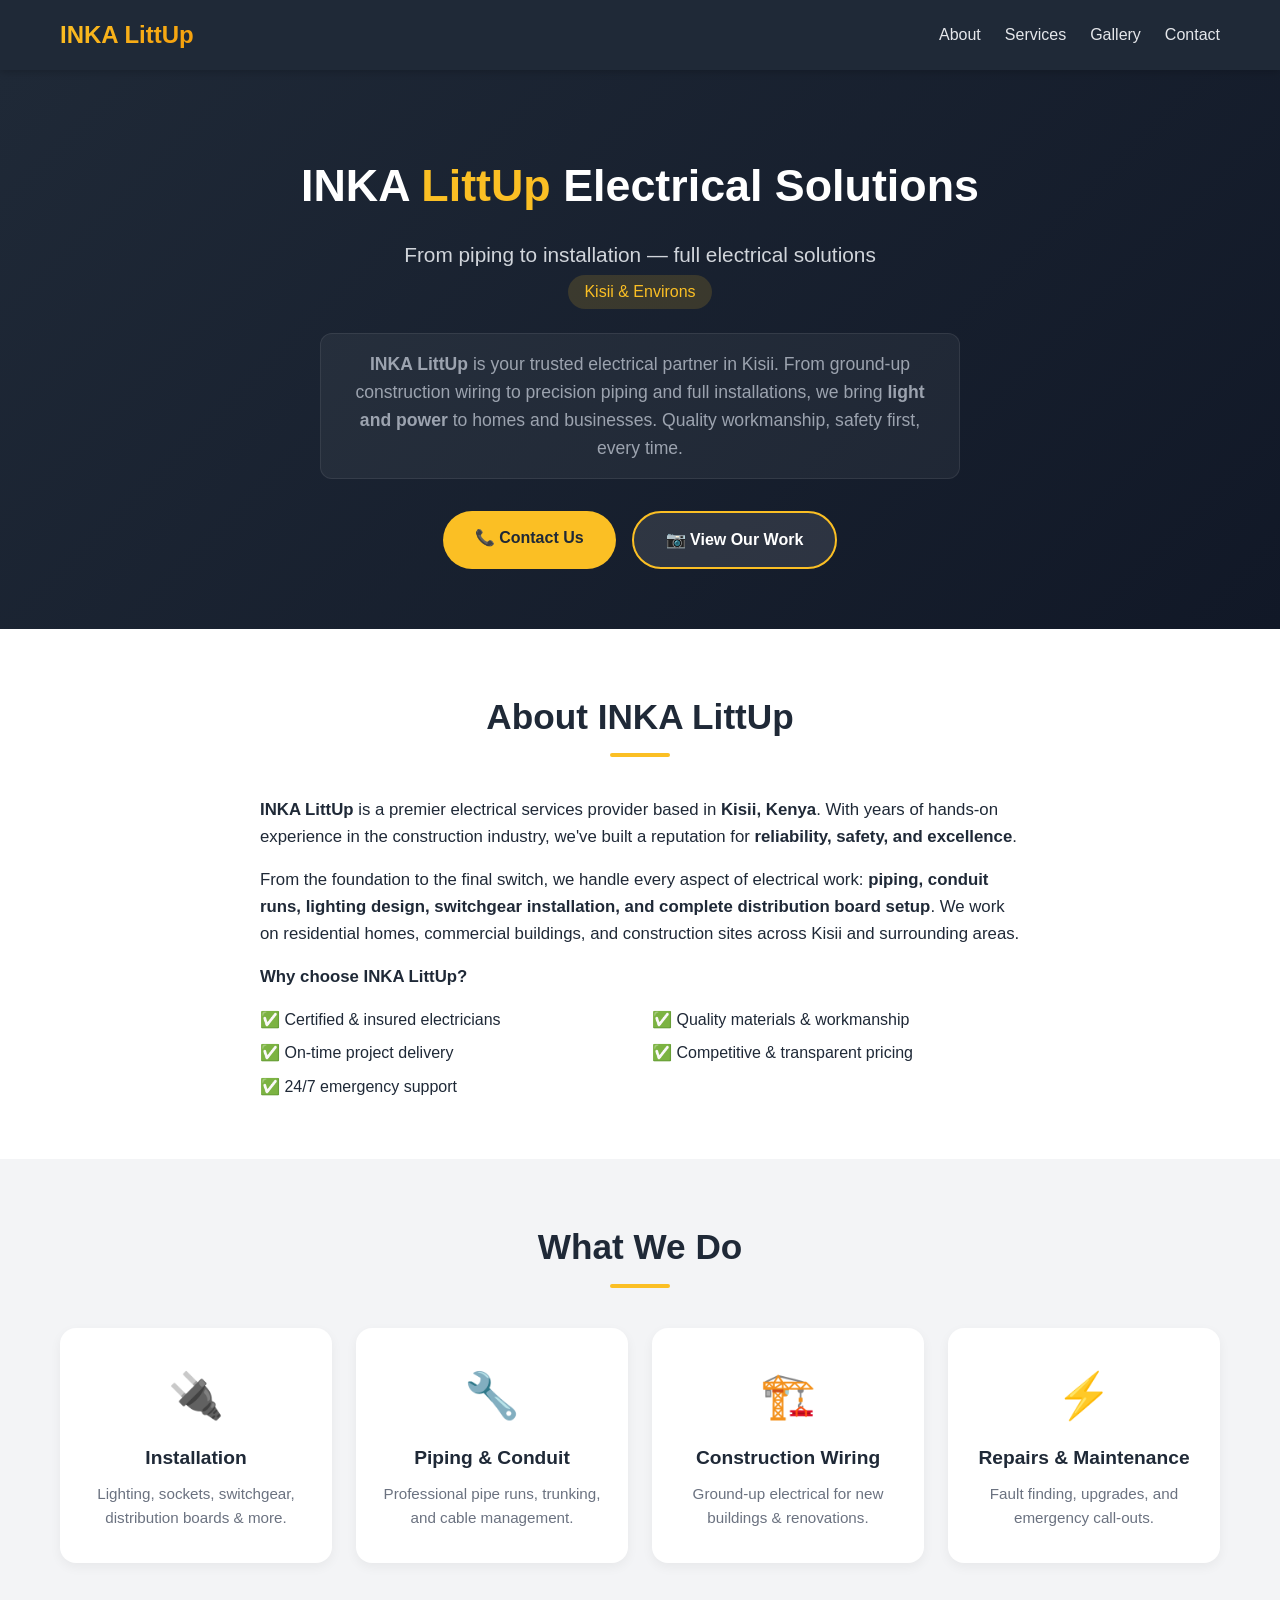
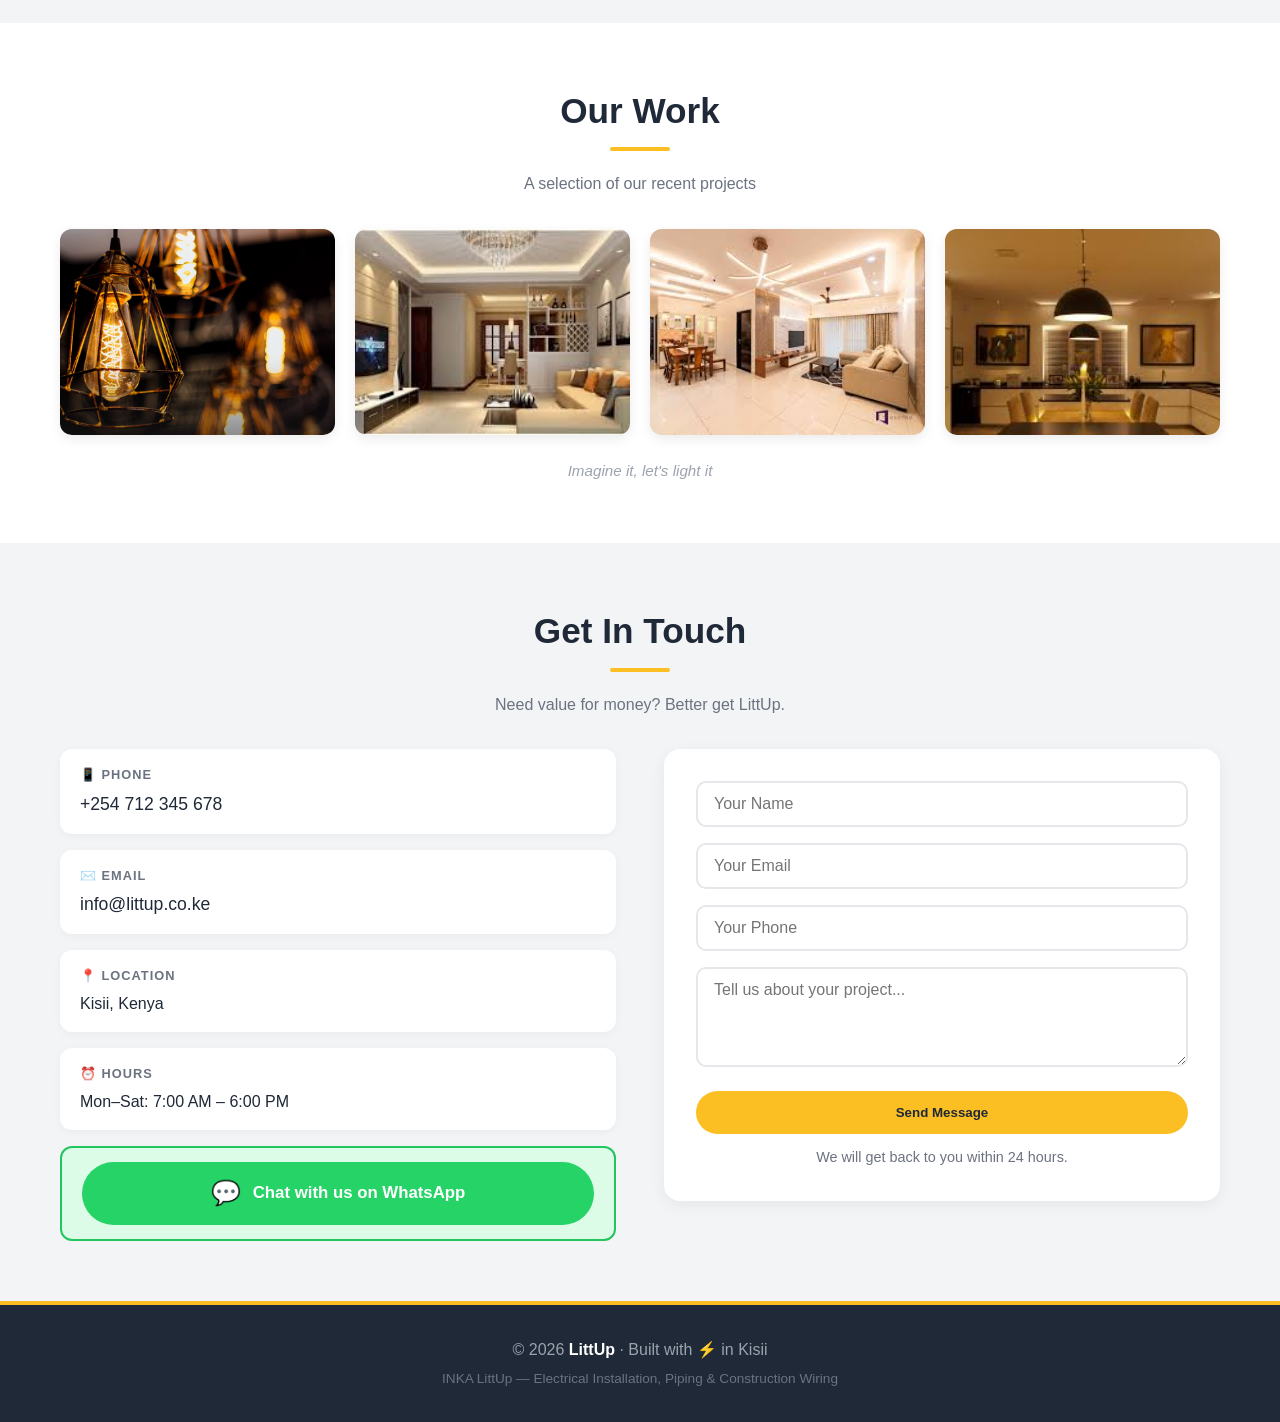
==== index.html @ b227b65e "implement whatsapp feature" ====
<!DOCTYPE html>
<html lang="en">
<head>
    <meta charset="UTF-8" />
    <meta name="viewport" content="width=device-width, initial-scale=1.0" />
    <title>INKA LittUp - Electrical Solutions</title>
    <link rel="stylesheet" href="/static/styles.css" />
</head>
<body>

    <!-- ============================================ -->
    <!-- NAVIGATION BAR                              -->
    <!-- ============================================ -->
    <nav>
        <div class="container nav-container">
            <div class="logo">
                <span class="logo-text">INKA LittUp</span>
            </div>
            <ul class="nav-links">
                <li><a href="#about">About</a></li>
                <li><a href="#services">Services</a></li>
                <li><a href="#gallery">Gallery</a></li>
                <li><a href="#contact">Contact</a></li>
            </ul>
        </div>
    </nav>

    <!-- ============================================ -->
    <!-- HERO SECTION                                -->
    <!-- ============================================ -->
    <section class="hero">
        <div class="container hero-content">
            <h1>INKA <span class="highlight">LittUp</span> Electrical Solutions</h1>
            <p class="hero-subtitle">
                From piping to installation &mdash; full electrical solutions<br />
                <span class="location">Kisii &amp; Environs</span>
            </p>
            <p class="hero-bio">
                <strong>INKA LittUp</strong> is your trusted electrical partner in Kisii. From ground-up 
                construction wiring to precision piping and full installations, we bring 
                <strong>light and power</strong> to homes and businesses. Quality workmanship, safety first, every time.
            </p>
            <div class="hero-buttons">
                <a href="#contact" class="btn btn-primary">📞 Contact Us</a>
                <a href="#gallery" class="btn btn-secondary">📷 View Our Work</a>
            </div>
        </div>
    </section>

    <!-- ============================================ -->
    <!-- ABOUT SECTION                                -->
    <!-- ============================================ -->
    <section id="about" class="about">
        <div class="container">
            <h2>About INKA LittUp</h2>
            <div class="about-text" style="max-width: 800px; margin: 0 auto; padding: 0 20px;">
                <p>
                    <strong>INKA LittUp</strong> is a premier electrical services provider based in 
                    <strong>Kisii, Kenya</strong>. With years of hands-on experience in the construction 
                    industry, we've built a reputation for <strong>reliability, safety, and excellence</strong>.
                </p>
                <p>
                    From the foundation to the final switch, we handle every aspect of electrical work:
                    <strong>piping, conduit runs, lighting design, switchgear installation, and complete 
                    distribution board setup</strong>. We work on residential homes, commercial buildings, 
                    and construction sites across Kisii and surrounding areas.
                </p>
                <p>
                    <strong>Why choose INKA LittUp?</strong>
                </p>
                <ul style="list-style: none; padding: 0; display: grid; grid-template-columns: 1fr 1fr; gap: 8px 24px;">
                    <li>✅ Certified &amp; insured electricians</li>
                    <li>✅ Quality materials &amp; workmanship</li>
                    <li>✅ On-time project delivery</li>
                    <li>✅ Competitive &amp; transparent pricing</li>
                    <li>✅ 24/7 emergency support</li>
                </ul>
            </div>
        </div>
    </section>

    <!-- ============================================ -->
    <!-- SERVICES SECTION                             -->
    <!-- ============================================ -->
    <section id="services" class="services">
        <div class="container">
            <h2>What We Do</h2>
            <div class="service-grid">
                <div class="service-card">
                    <div class="service-icon">🔌</div>
                    <h3>Installation</h3>
                    <p>Lighting, sockets, switchgear, distribution boards &amp; more.</p>
                </div>
                <div class="service-card">
                    <div class="service-icon">🔧</div>
                    <h3>Piping &amp; Conduit</h3>
                    <p>Professional pipe runs, trunking, and cable management.</p>
                </div>
                <div class="service-card">
                    <div class="service-icon">🏗️</div>
                    <h3>Construction Wiring</h3>
                    <p>Ground-up electrical for new buildings &amp; renovations.</p>
                </div>
                <div class="service-card">
                    <div class="service-icon">⚡</div>
                    <h3>Repairs &amp; Maintenance</h3>
                    <p>Fault finding, upgrades, and emergency call-outs.</p>
                </div>
            </div>
        </div>
    </section>

    <!-- ============================================ -->
    <!-- GALLERY SECTION                              -->
    <!-- ============================================ -->
    <section id="gallery" class="gallery">
        <div class="container">
            <h2>Our Work</h2>
            <p class="gallery-subtitle">A selection of our recent projects</p>
            <div class="gallery-grid">
                <div class="gallery-item">
                    <img src="/static/job1.jpg" alt="Electrical job 1" />
                </div>
                <div class="gallery-item">
                    <img src="/static/job2.jpg" alt="Electrical job 2" />
                </div>
                <div class="gallery-item">
                    <img src="/static/job3.jpg" alt="Electrical job 3" />
                </div>
                <div class="gallery-item">
                    <img src="/static/job4.jpg" alt="Electrical job 4" />
                </div>
            </div>
            <p class="gallery-note">
                <em>Imagine it, let's light it</em>
            </p>
        </div>
    </section>

                <!-- ============================================ -->
                <!-- CONTACT SECTION WITH 5 SEPARATE ROWS         -->
                <!-- ============================================ -->
                <section id="contact" class="contact">
                    <div class="container">
                        <h2>Get In Touch</h2>
                        <p class="contact-subtitle">
                            Need value for money? Better get LittUp.
                        </p>
                        <div class="contact-grid">
                            <!-- LEFT SIDE: Contact Info (5 separate rows) -->
                            <div class="contact-info">
                                <div class="contact-item">
                                    <span class="contact-label">📱 Phone</span>
                                    <a href="tel:+254712345678">+254 712 345 678</a>
                                </div>
                                
                                <div class="contact-item">
                                    <span class="contact-label">✉️ Email</span>
                                    <a href="mailto:info@littup.co.ke">info@littup.co.ke</a>
                                </div>
                                
                                <div class="contact-item">
                                    <span class="contact-label">📍 Location</span>
                                    <span>Kisii, Kenya</span>
                                </div>
                                
                                <div class="contact-item">
                                    <span class="contact-label">⏰ Hours</span>
                                    <span>Mon&ndash;Sat: 7:00 AM &ndash; 6:00 PM</span>
                                </div>
                                
                                <!-- WHATSAPP BUTTON - Row 5 -->
                                <div style="background: #dcfce7; border: 2px solid #22c55e; padding: 14px 20px; border-radius: 12px;">
                                    <a href="https://wa.me/254712345678?text=Hallo%20INKA%20LittUp!%20I%20need%20an%20electrician." 
                                    target="_blank" 
                                    rel="noopener noreferrer" 
                                    style="display: flex; align-items: center; gap: 12px; background: #25D366; color: white; padding: 12px 24px; border-radius: 40px; text-decoration: none; font-weight: 600; font-size: 1.05rem; transition: all 0.2s; width: 100%; justify-content: center; border: none;">
                                        <span style="font-size: 1.5rem;">💬</span>
                                        Chat with us on WhatsApp
                                    </a>
                                </div>
                            </div>
                            
                            <!-- RIGHT SIDE: Contact Form -->
                            <div class="contact-form">
                                <form action="#" method="POST">
                                    <input type="text" placeholder="Your Name" required />
                                    <input type="email" placeholder="Your Email" required />
                                    <input type="tel" placeholder="Your Phone" />
                                    <textarea rows="4" placeholder="Tell us about your project..."></textarea>
                                    <button type="submit" class="btn btn-primary">Send Message</button>
                                </form>
                                <p class="form-note">
                                    We will get back to you within 24 hours.
                                </p>
                            </div>
                        </div>
                    </div>
                </section>

    <!-- ============================================ -->
    <!-- FOOTER                                       -->
    <!-- ============================================ -->
    <footer>
        <div class="container">
            <p>&copy; 2026 <strong>LittUp</strong> &middot; Built with ⚡ in Kisii</p>
            <p class="footer-small">
                INKA LittUp &mdash; Electrical Installation, Piping &amp; Construction Wiring
            </p>
        </div>
    </footer>

</body>
</html>
---- static/styles.css ----
/* ============================================ */
/* RESET & BASE                                 */
/* ============================================ */

* {
    margin: 0;
    padding: 0;
    box-sizing: border-box;
}

body {
    font-family: -apple-system, BlinkMacSystemFont, "Segoe UI", Roboto, Helvetica, Arial, sans-serif;
    background: #f9fafb;
    color: #1f2937;
    line-height: 1.6;
}

.container {
    max-width: 1200px;
    margin: 0 auto;
    padding: 0 20px;
}

/* ============================================ */
/* NAVIGATION                                   */
/* ============================================ */

nav {
    background: #1f2937;
    color: #ffffff;
    padding: 16px 0;
    position: sticky;
    top: 0;
    z-index: 100;
    box-shadow: 0 2px 8px rgba(0, 0, 0, 0.2);
}

.nav-container {
    display: flex;
    justify-content: space-between;
    align-items: center;
    flex-wrap: wrap;
}

.logo {
    display: flex;
    align-items: center;
    gap: 10px;
    font-size: 1.5rem;
    font-weight: 700;
}

.logo-icon {
    font-size: 1.8rem;
}

.logo-text {
    background: linear-gradient(135deg, #fbbf24, #f59e0b);
    -webkit-background-clip: text;
    -webkit-text-fill-color: transparent;
}

.nav-links {
    display: flex;
    list-style: none;
    gap: 24px;
    flex-wrap: wrap;
}

.nav-links a {
    color: #e5e7eb;
    text-decoration: none;
    font-weight: 500;
    transition: color 0.2s;
}

.nav-links a:hover {
    color: #fbbf24;
}

/* ============================================ */
/* HERO                                         */
/* ============================================ */

.hero {
    background: linear-gradient(135deg, #1f2937 0%, #111827 100%);
    color: #ffffff;
    padding: 80px 0 60px;
    text-align: center;
}

.hero h1 {
    font-size: 2.8rem;
    margin-bottom: 16px;
}

.hero .highlight {
    color: #fbbf24;
}

.hero-subtitle {
    font-size: 1.3rem;
    color: #d1d5db;
    margin-bottom: 8px;
}

.location {
    display: inline-block;
    margin-top: 4px;
    font-size: 1rem;
    background: rgba(251, 191, 36, 0.15);
    padding: 4px 16px;
    border-radius: 20px;
    color: #fbbf24;
}

.hero-bio {
    margin: 24px auto 32px;
    max-width: 640px;
    color: #9ca3af;
    font-size: 1.1rem;
    background: rgba(255, 255, 255, 0.05);
    padding: 16px 24px;
    border-radius: 12px;
    border: 1px solid rgba(255, 255, 255, 0.08);
}

.hero-buttons {
    display: flex;
    justify-content: center;
    gap: 16px;
    flex-wrap: wrap;
}

.btn {
    display: inline-block;
    padding: 14px 32px;
    border-radius: 40px;
    text-decoration: none;
    font-weight: 600;
    transition: transform 0.2s, box-shadow 0.2s;
}

.btn:hover {
    transform: translateY(-2px);
    box-shadow: 0 8px 24px rgba(0, 0, 0, 0.2);
}

.btn-primary {
    background: #fbbf24;
    color: #1f2937;
}

.btn-primary:hover {
    background: #f59e0b;
}

.btn-secondary {
    background: rgba(255, 255, 255, 0.1);
    color: #ffffff;
    border: 2px solid #fbbf24;
}

.btn-secondary:hover {
    background: rgba(251, 191, 36, 0.15);
}

/* ============================================ */
/* SECTION TITLES                               */
/* ============================================ */

section {
    padding: 60px 0;
}

h2 {
    font-size: 2.2rem;
    text-align: center;
    margin-bottom: 40px;
    color: #1f2937;
}

h2::after {
    content: "";
    display: block;
    width: 60px;
    height: 4px;
    background: #fbbf24;
    margin: 8px auto 0;
    border-radius: 4px;
}

/* ============================================ */
/* ABOUT                                        */
/* ============================================ */

.about {
    background: #ffffff;
}

.about-grid {
    display: grid;
    grid-template-columns: 1fr 1fr;
    gap: 48px;
    align-items: center;
}

.about-text p {
    margin-bottom: 16px;
    font-size: 1.05rem;
}

.about-stats {
    list-style: none;
    margin-top: 16px;
    display: grid;
    grid-template-columns: 1fr 1fr;
    gap: 8px 16px;
}

.about-stats li {
    padding: 6px 0;
    font-weight: 500;
    color: #374151;
}

.placeholder-image {
    background: #e5e7eb;
    border-radius: 16px;
    height: 280px;
    display: flex;
    align-items: center;
    justify-content: center;
    font-size: 2rem;
    color: #6b7280;
    border: 3px dashed #9ca3af;
}

/* ============================================ */
/* SERVICES                                     */
/* ============================================ */

.services {
    background: #f3f4f6;
}

.service-grid {
    display: grid;
    grid-template-columns: repeat(auto-fit, minmax(220px, 1fr));
    gap: 24px;
}

.service-card {
    background: #ffffff;
    border-radius: 16px;
    padding: 32px 20px;
    text-align: center;
    box-shadow: 0 4px 12px rgba(0, 0, 0, 0.05);
    transition: transform 0.2s, box-shadow 0.2s;
}

.service-card:hover {
    transform: translateY(-4px);
    box-shadow: 0 12px 32px rgba(0, 0, 0, 0.1);
}

.service-icon {
    font-size: 2.8rem;
    margin-bottom: 12px;
}

.service-card h3 {
    font-size: 1.2rem;
    margin-bottom: 8px;
    color: #1f2937;
}

.service-card p {
    color: #6b7280;
    font-size: 0.95rem;
}

/* ============================================ */
/* GALLERY                                      */
/* ============================================ */

.gallery {
    background: #ffffff;
}

.gallery-subtitle {
    text-align: center;
    color: #6b7280;
    margin-top: -20px;
    margin-bottom: 32px;
}

.gallery-grid {
    display: grid;
    grid-template-columns: repeat(auto-fit, minmax(250px, 1fr));
    gap: 20px;
}

.gallery-item {
    border-radius: 12px;
    overflow: hidden;
    box-shadow: 0 4px 12px rgba(0, 0, 0, 0.08);
    aspect-ratio: 4 / 3;
    background: #e5e7eb;
}

.gallery-item img {
    width: 100%;
    height: 100%;
    object-fit: cover;
    transition: transform 0.3s;
}

.gallery-item:hover img {
    transform: scale(1.05);
}

.gallery-note {
    text-align: center;
    color: #9ca3af;
    margin-top: 24px;
    font-size: 0.95rem;
}

/* ============================================ */
/* CONTACT                                      */
/* ============================================ */

.contact {
    background: #f3f4f6;
}

.contact-subtitle {
    text-align: center;
    color: #6b7280;
    margin-top: -20px;
    margin-bottom: 32px;
}

.contact-grid {
    display: grid;
    grid-template-columns: 1fr 1fr;
    gap: 48px;
}

.contact-info {
    display: flex;
    flex-direction: column;
    gap: 20px;
}

.contact-item {
    background: #ffffff;
    padding: 20px 24px;
    border-radius: 12px;
    box-shadow: 0 2px 8px rgba(0, 0, 0, 0.04);
}

.contact-label {
    display: block;
    font-size: 0.8rem;
    font-weight: 600;
    text-transform: uppercase;
    letter-spacing: 1px;
    color: #6b7280;
    margin-bottom: 4px;
}

.contact-item a {
    color: #1f2937;
    text-decoration: none;
    font-weight: 500;
    font-size: 1.1rem;
}

.contact-item a:hover {
    color: #f59e0b;
}

.contact-form {
    background: #ffffff;
    padding: 32px;
    border-radius: 16px;
    box-shadow: 0 4px 16px rgba(0, 0, 0, 0.06);
}

.contact-form input,
.contact-form textarea {
    width: 100%;
    padding: 12px 16px;
    margin-bottom: 16px;
    border: 2px solid #e5e7eb;
    border-radius: 10px;
    font-size: 1rem;
    font-family: inherit;
    transition: border-color 0.2s;
}

.contact-form input:focus,
.contact-form textarea:focus {
    outline: none;
    border-color: #fbbf24;
}

.contact-form button {
    width: 100%;
    border: none;
    cursor: pointer;
}

.form-note {
    text-align: center;
    margin-top: 12px;
    font-size: 0.9rem;
    color: #6b7280;
}

/* ============================================ */
/* FOOTER                                       */
/* ============================================ */

footer {
    background: #1f2937;
    color: #9ca3af;
    text-align: center;
    padding: 32px 0;
    border-top: 4px solid #fbbf24;
}

footer strong {
    color: #ffffff;
}

.footer-small {
    font-size: 0.85rem;
    margin-top: 6px;
    color: #6b7280;
}

/* ============================================ */
/* RESPONSIVE (Mobile Friendly)                 */
/* ============================================ */

@media (max-width: 768px) {
    .nav-container {
        flex-direction: column;
        gap: 12px;
    }

    .nav-links {
        justify-content: center;
        gap: 16px;
    }

    .hero h1 {
        font-size: 2rem;
    }

    .hero-subtitle {
        font-size: 1rem;
    }

    .hero-bio {
        font-size: 0.95rem;
        padding: 12px 16px;
    }

    .about-grid,
    .contact-grid {
        grid-template-columns: 1fr;
        gap: 28px;
    }

    .about-stats {
        grid-template-columns: 1fr;
    }

    .placeholder-image {
        height: 200px;
    }

    .gallery-grid {
        grid-template-columns: repeat(auto-fit, minmax(150px, 1fr));
    }

    .contact-form {
        padding: 20px;
    }

    .service-grid {
        grid-template-columns: 1fr 1fr;
    }
}

@media (max-width: 480px) {
    .service-grid {
        grid-template-columns: 1fr;
    }

    .hero-buttons {
        flex-direction: column;
        align-items: center;
    }

    .btn {
        width: 100%;
        text-align: center;
    }
}
url(../../../Downloads/4.jpeg) url(../../../Downloads/3.jpeg) url(../../../Downloads/2.jpeg) url(../../../Downloads/one.jpg)
/* ============================================ */
/* FIX CONTACT SECTION ALIGNMENT                */
/* ============================================ */

.contact-grid {
    display: grid;
    grid-template-columns: 1fr 1fr;
    gap: 48px;
    align-items: start;
    /* Changed from 'stretch' to 'start' */;
}

.contact-info {
    display: flex;
    flex-direction: column;
    gap: 16px;
    /* Reduced gap for tighter spacing */;
}

.contact-form {
    background: #ffffff;
    padding: 32px;
    border-radius: 16px;
    box-shadow: 0 4px 16px rgba(0, 0, 0, 0.06);
    height: fit-content;
    /* Makes form only as tall as its content */;
}

/* Make contact items more compact */
.contact-item {
    padding: 16px 20px;
    /* Reduced padding */;
}

@media (max-width: 768px) {
    .contact-grid {
        grid-template-columns: 1fr;
        gap: 32px;
    }
}
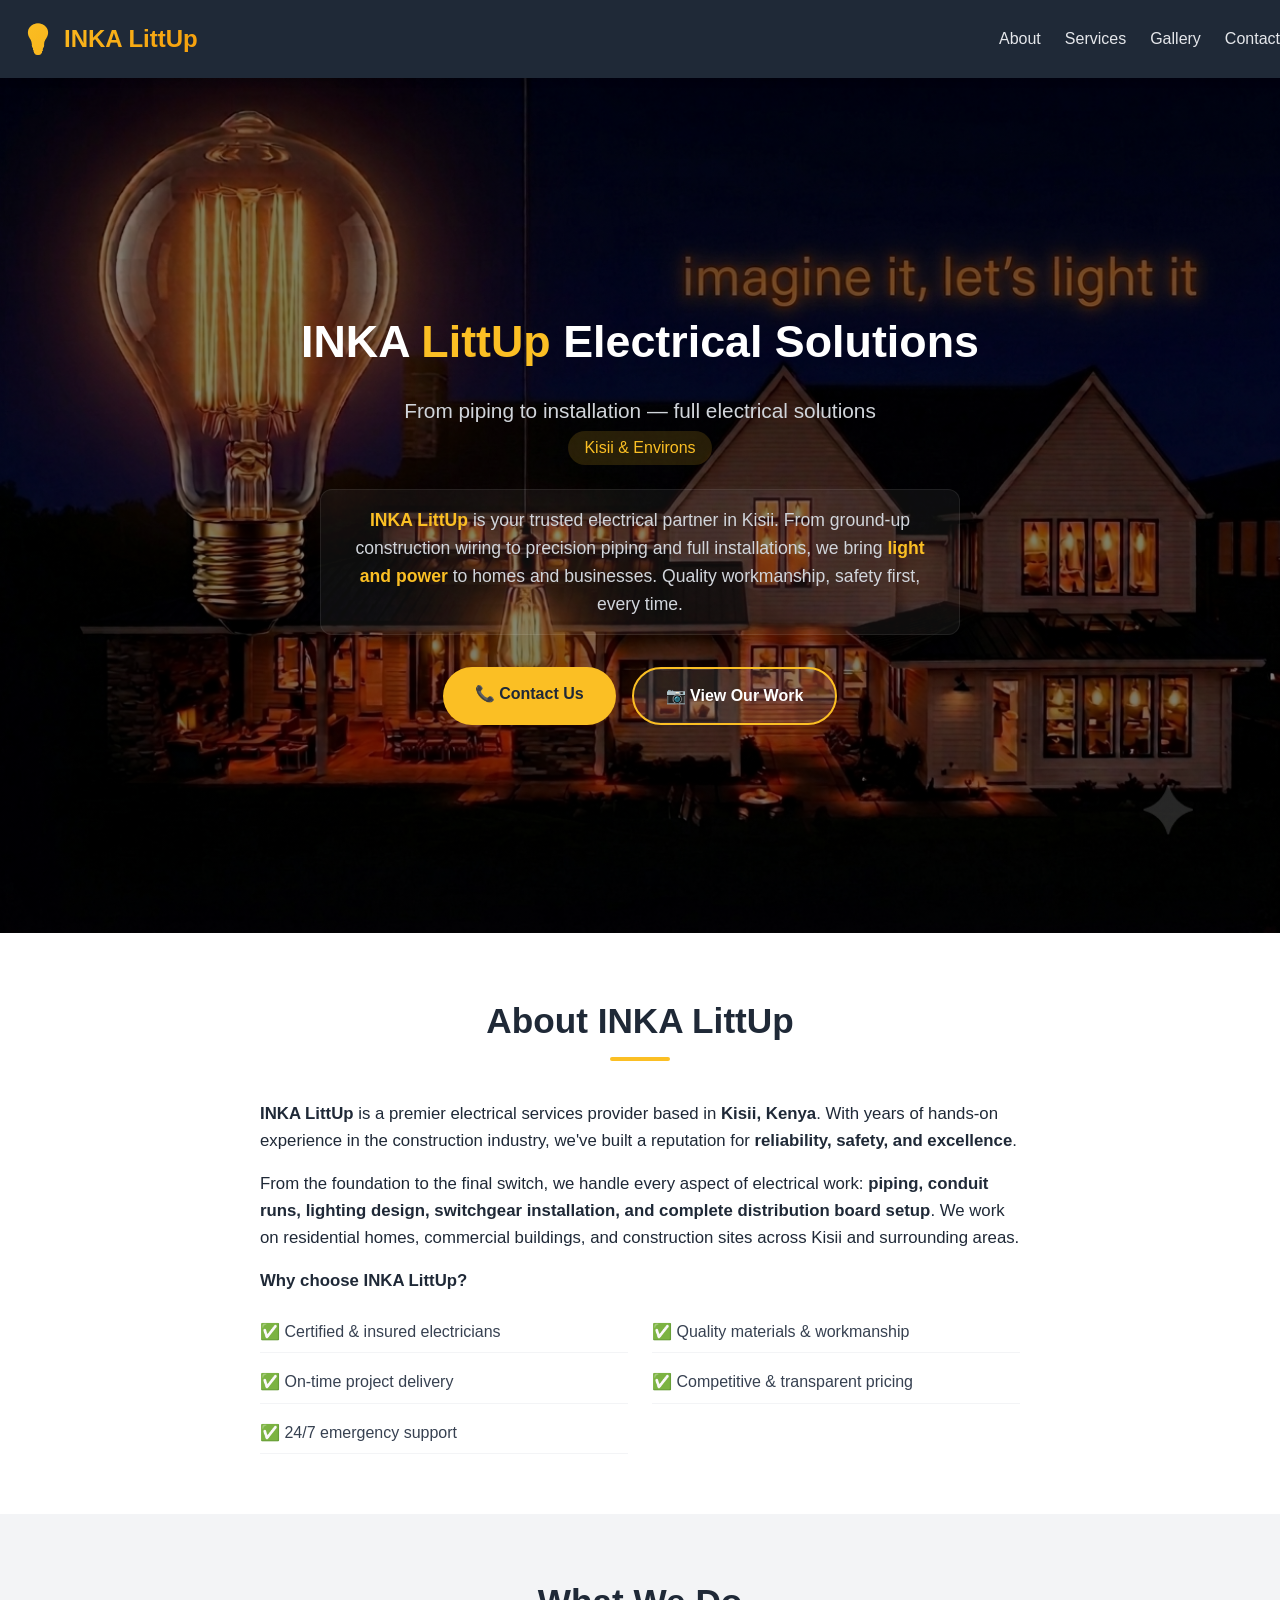
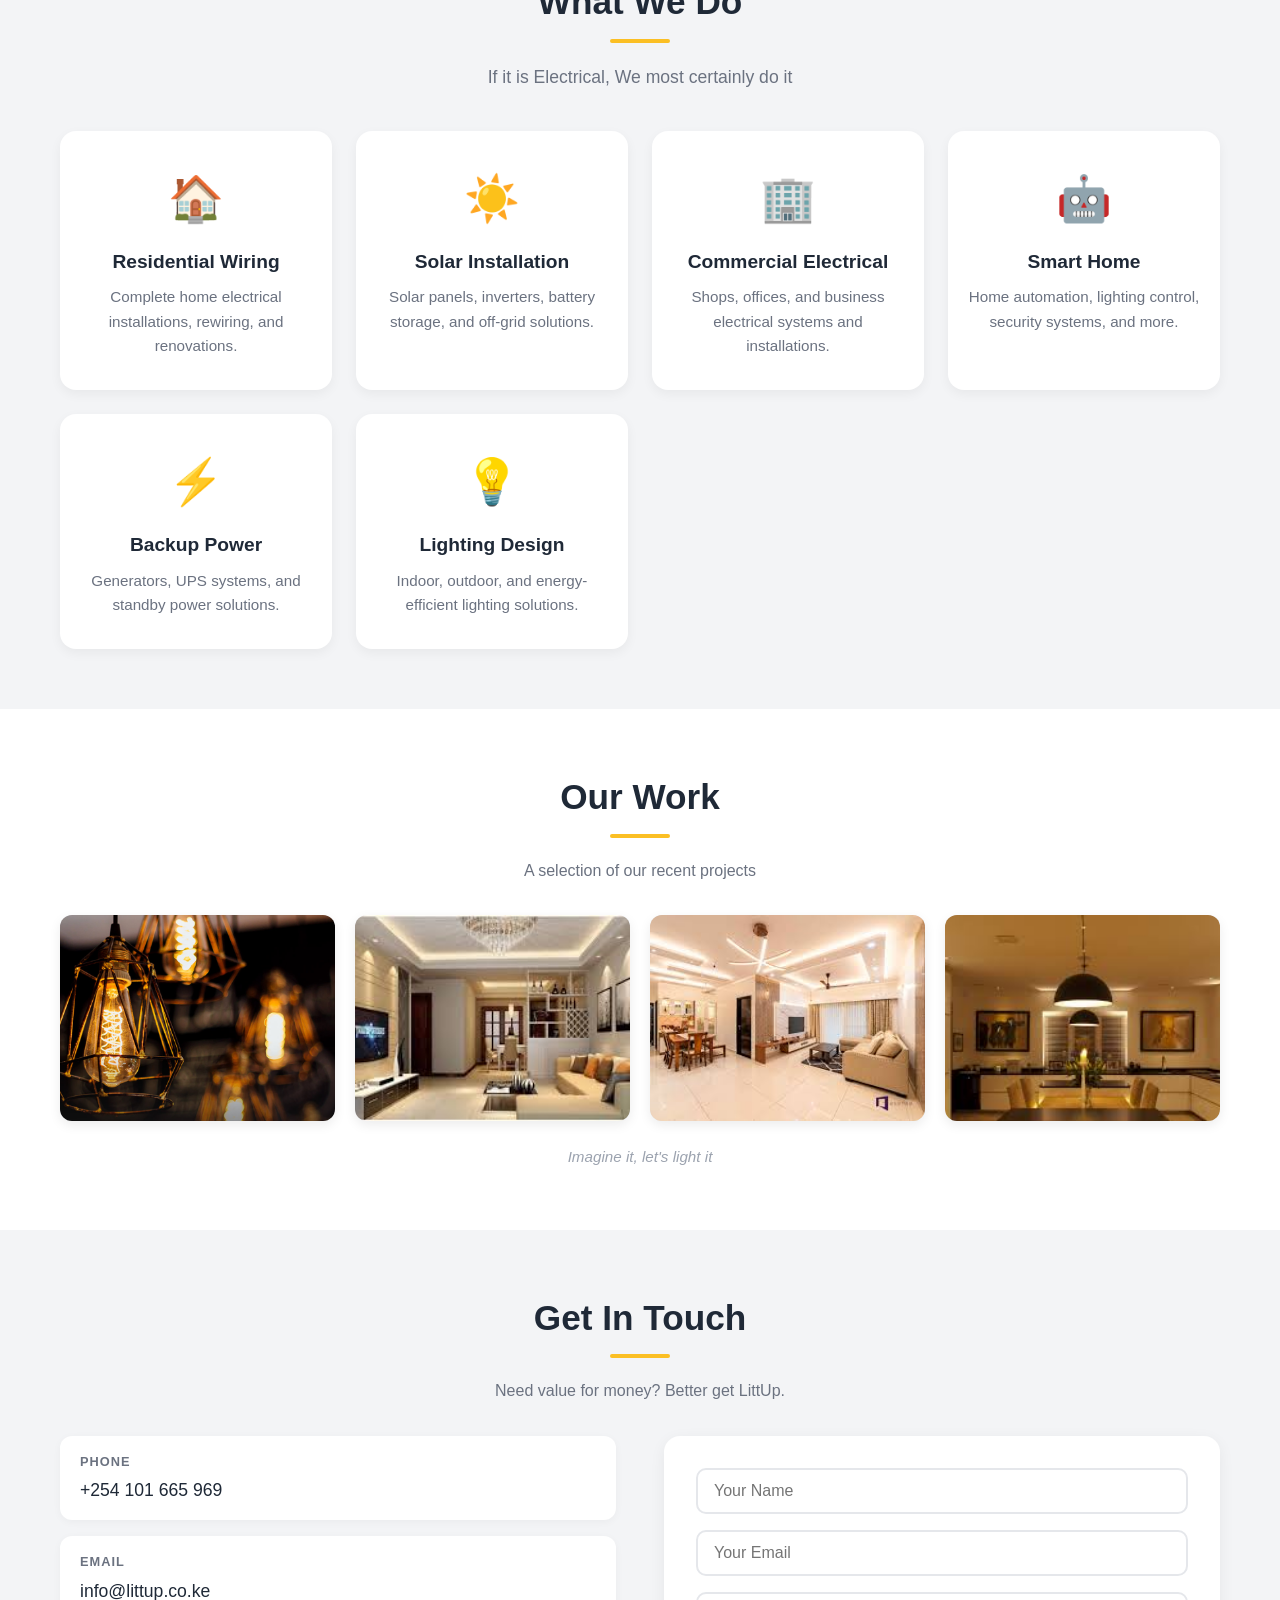
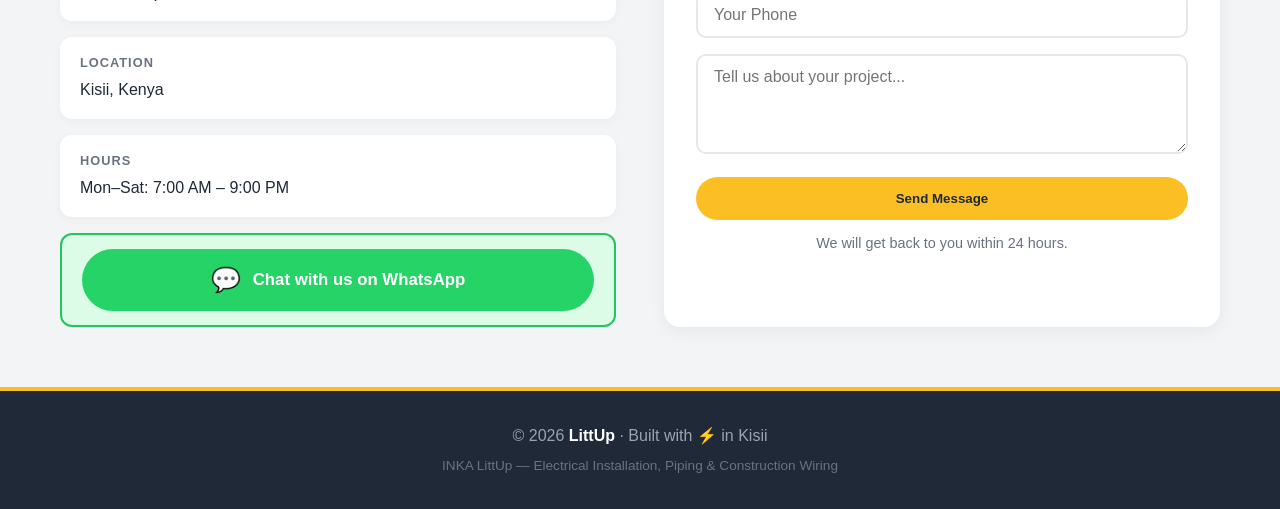
==== commit 289cd4c5: "update the service section and include a more personalized cover image in the hero section" ====
--- a/index.html
+++ b/index.html
@@ -4,6 +4,17 @@
     <meta charset="UTF-8" />
     <meta name="viewport" content="width=device-width, initial-scale=1.0" />
     <title>INKA LittUp - Electrical Solutions</title>
+    
+    <!-- Social Preview Image (for WhatsApp, Google, Facebook) -->
+    <meta property="og:title" content="INKA LittUp - Electrical Solutions" />
+    <meta property="og:description" content="Your trusted electrical partner in Kisii. From piping to installation, we bring light and power to homes and businesses." />
+    <meta property="og:image" content="https://yourdomain.com/static/cover.jpg" />
+    <meta property="og:url" content="https://yourdomain.com" />
+    <meta property="og:type" content="website" />
+    
+    <!-- Favicon (small icon in browser tab) -->
+    <link rel="icon" href="data:image/svg+xml,<svg xmlns='http://www.w3.org/2000/svg' viewBox='0 0 100 100'><text y='.9em' font-size='90'>💡</text></svg>" />
+    
     <link rel="stylesheet" href="/static/styles.css" />
 </head>
 <body>
@@ -13,8 +24,11 @@
     <!-- ============================================ -->
     <nav>
         <div class="container nav-container">
-            <div class="logo">
-                <span class="logo-text">INKA LittUp</span>
+            <div class="logo" style="margin-left: 20px; padding-left: 0;">
+                <span class="logo-text" style="display: flex; align-items: center; gap: 8px;">
+                    <span style="font-size: 1.8rem;">💡</span>
+                    INKA LittUp
+                </span>
             </div>
             <ul class="nav-links">
                 <li><a href="#about">About</a></li>
@@ -26,9 +40,9 @@
     </nav>
 
     <!-- ============================================ -->
-    <!-- HERO SECTION                                -->
-    <!-- ============================================ -->
-    <section class="hero">
+    <!-- HERO SECTION WITH COVER IMAGE               -->
+    <!-- ============================================ -->
+    <section class="hero" style="background: linear-gradient(rgba(0,0,0,0.5), rgba(0,0,0,0.5)), url('/static/cover.jpg'); background-size: cover; background-position: center; min-height: 95vh; display: flex; align-items: center;">
         <div class="container hero-content">
             <h1>INKA <span class="highlight">LittUp</span> Electrical Solutions</h1>
             <p class="hero-subtitle">
@@ -80,31 +94,53 @@
     </section>
 
     <!-- ============================================ -->
-    <!-- SERVICES SECTION                             -->
+    <!-- SERVICES SECTION - CLEAN VERSION            -->
     <!-- ============================================ -->
     <section id="services" class="services">
         <div class="container">
             <h2>What We Do</h2>
+            <p class="services-subtitle">If it is Electrical, We most certainly do it</p>
             <div class="service-grid">
-                <div class="service-card">
-                    <div class="service-icon">🔌</div>
-                    <h3>Installation</h3>
-                    <p>Lighting, sockets, switchgear, distribution boards &amp; more.</p>
-                </div>
-                <div class="service-card">
-                    <div class="service-icon">🔧</div>
-                    <h3>Piping &amp; Conduit</h3>
-                    <p>Professional pipe runs, trunking, and cable management.</p>
-                </div>
-                <div class="service-card">
-                    <div class="service-icon">🏗️</div>
-                    <h3>Construction Wiring</h3>
-                    <p>Ground-up electrical for new buildings &amp; renovations.</p>
-                </div>
+                <!-- Service 1: Residential -->
+                <div class="service-card">
+                    <div class="service-icon">🏠</div>
+                    <h3>Residential Wiring</h3>
+                    <p>Complete home electrical installations, rewiring, and renovations.</p>
+                </div>
+                
+                <!-- Service 2: Solar -->
+                <div class="service-card">
+                    <div class="service-icon">☀️</div>
+                    <h3>Solar Installation</h3>
+                    <p>Solar panels, inverters, battery storage, and off-grid solutions.</p>
+                </div>
+                
+                <!-- Service 3: Commercial -->
+                <div class="service-card">
+                    <div class="service-icon">🏢</div>
+                    <h3>Commercial Electrical</h3>
+                    <p>Shops, offices, and business electrical systems and installations.</p>
+                </div>
+                
+                <!-- Service 4: Smart Home -->
+                <div class="service-card">
+                    <div class="service-icon">🤖</div>
+                    <h3>Smart Home</h3>
+                    <p>Home automation, lighting control, security systems, and more.</p>
+                </div>
+                
+                <!-- Service 5: Backup Power -->
                 <div class="service-card">
                     <div class="service-icon">⚡</div>
-                    <h3>Repairs &amp; Maintenance</h3>
-                    <p>Fault finding, upgrades, and emergency call-outs.</p>
+                    <h3>Backup Power</h3>
+                    <p>Generators, UPS systems, and standby power solutions.</p>
+                </div>
+                
+                <!-- Service 6: Lighting -->
+                <div class="service-card">
+                    <div class="service-icon">💡</div>
+                    <h3>Lighting Design</h3>
+                    <p>Indoor, outdoor, and energy-efficient lighting solutions.</p>
                 </div>
             </div>
         </div>
@@ -137,66 +173,63 @@
         </div>
     </section>
 
-                <!-- ============================================ -->
-                <!-- CONTACT SECTION WITH 5 SEPARATE ROWS         -->
-                <!-- ============================================ -->
-                <section id="contact" class="contact">
-                    <div class="container">
-                        <h2>Get In Touch</h2>
-                        <p class="contact-subtitle">
-                            Need value for money? Better get LittUp.
-                        </p>
-                        <div class="contact-grid">
-                            <!-- LEFT SIDE: Contact Info (5 separate rows) -->
-                            <div class="contact-info">
-                                <div class="contact-item">
-                                    <span class="contact-label">📱 Phone</span>
-                                    <a href="tel:+254712345678">+254 712 345 678</a>
-                                </div>
-                                
-                                <div class="contact-item">
-                                    <span class="contact-label">✉️ Email</span>
-                                    <a href="mailto:info@littup.co.ke">info@littup.co.ke</a>
-                                </div>
-                                
-                                <div class="contact-item">
-                                    <span class="contact-label">📍 Location</span>
-                                    <span>Kisii, Kenya</span>
-                                </div>
-                                
-                                <div class="contact-item">
-                                    <span class="contact-label">⏰ Hours</span>
-                                    <span>Mon&ndash;Sat: 7:00 AM &ndash; 6:00 PM</span>
-                                </div>
-                                
-                                <!-- WHATSAPP BUTTON - Row 5 -->
-                                <div style="background: #dcfce7; border: 2px solid #22c55e; padding: 14px 20px; border-radius: 12px;">
-                                    <a href="https://wa.me/254712345678?text=Hallo%20INKA%20LittUp!%20I%20need%20an%20electrician." 
-                                    target="_blank" 
-                                    rel="noopener noreferrer" 
-                                    style="display: flex; align-items: center; gap: 12px; background: #25D366; color: white; padding: 12px 24px; border-radius: 40px; text-decoration: none; font-weight: 600; font-size: 1.05rem; transition: all 0.2s; width: 100%; justify-content: center; border: none;">
-                                        <span style="font-size: 1.5rem;">💬</span>
-                                        Chat with us on WhatsApp
-                                    </a>
-                                </div>
-                            </div>
-                            
-                            <!-- RIGHT SIDE: Contact Form -->
-                            <div class="contact-form">
-                                <form action="#" method="POST">
-                                    <input type="text" placeholder="Your Name" required />
-                                    <input type="email" placeholder="Your Email" required />
-                                    <input type="tel" placeholder="Your Phone" />
-                                    <textarea rows="4" placeholder="Tell us about your project..."></textarea>
-                                    <button type="submit" class="btn btn-primary">Send Message</button>
-                                </form>
-                                <p class="form-note">
-                                    We will get back to you within 24 hours.
-                                </p>
-                            </div>
-                        </div>
-                    </div>
-                </section>
+    <!-- ============================================ -->
+    <!-- CONTACT SECTION                              -->
+    <!-- ============================================ -->
+    <section id="contact" class="contact">
+        <div class="container">
+            <h2>Get In Touch</h2>
+            <p class="contact-subtitle">
+                Need value for money? Better get LittUp.
+            </p>
+            <div class="contact-grid">
+                <!-- LEFT SIDE: Contact Info -->
+                <div class="contact-info">
+                    <div class="contact-item">
+                        <span class="contact-label">Phone</span>
+                        <a href="tel:+254712345678">+254 101 665 969</a>
+                    </div>
+                    <div class="contact-item">
+                        <span class="contact-label">Email</span>
+                        <a href="mailto:info@littup.co.ke">info@littup.co.ke</a>
+                    </div>
+                    <div class="contact-item">
+                        <span class="contact-label">Location</span>
+                        <span>Kisii, Kenya</span>
+                    </div>
+                    <div class="contact-item">
+                        <span class="contact-label">Hours</span>
+                        <span>Mon&ndash;Sat: 7:00 AM &ndash; 9:00 PM</span>
+                    </div>
+                    
+                    <!-- WHATSAPP BUTTON -->
+                    <div style="background: #dcfce7; border: 2px solid #22c55e; padding: 14px 20px; border-radius: 12px;">
+                        <a href="https://wa.me/254101665969?text=Hallo%20INKA%20LittUp!%20I%20need%20an%20electrician." 
+                           target="_blank" 
+                           rel="noopener noreferrer" 
+                           style="display: flex; align-items: center; gap: 12px; background: #25D366; color: white; padding: 12px 24px; border-radius: 40px; text-decoration: none; font-weight: 600; font-size: 1.05rem; transition: all 0.2s; width: 100%; justify-content: center; border: none;">
+                            <span style="font-size: 1.5rem;">💬</span>
+                            Chat with us on WhatsApp
+                        </a>
+                    </div>
+                </div>
+                
+                <!-- RIGHT SIDE: Contact Form -->
+                <div class="contact-form">
+                    <form action="#" method="POST">
+                        <input type="text" placeholder="Your Name" required />
+                        <input type="email" placeholder="Your Email" required />
+                        <input type="tel" placeholder="Your Phone" />
+                        <textarea rows="4" placeholder="Tell us about your project..."></textarea>
+                        <button type="submit" class="btn btn-primary">Send Message</button>
+                    </form>
+                    <p class="form-note">
+                        We will get back to you within 24 hours.
+                    </p>
+                </div>
+            </div>
+        </div>
+    </section>
 
     <!-- ============================================ -->
     <!-- FOOTER                                       -->
--- a/static/styles.css
+++ b/static/styles.css
@@ -21,6 +21,12 @@
     padding: 0 20px;
 }
 
+/* FORCE navigation container to have NO padding */
+nav .container {
+    padding-left: 0 !important;
+    padding-right: 0 !important;
+    max-width: 100% !important;
+}
 /* ============================================ */
 /* NAVIGATION                                   */
 /* ============================================ */
@@ -40,6 +46,8 @@
     justify-content: space-between;
     align-items: center;
     flex-wrap: wrap;
+    padding-left: 0 !important;
+    padding-right: 0 !important;
 }
 
 .logo {
@@ -48,16 +56,15 @@
     gap: 10px;
     font-size: 1.5rem;
     font-weight: 700;
-}
-
-.logo-icon {
-    font-size: 1.8rem;
+    margin-left: 20px !important;
+    padding-left: 0 !important;
 }
 
 .logo-text {
     background: linear-gradient(135deg, #fbbf24, #f59e0b);
     -webkit-background-clip: text;
     -webkit-text-fill-color: transparent;
+    background-clip: text;
 }
 
 .nav-links {
@@ -117,12 +124,16 @@
 .hero-bio {
     margin: 24px auto 32px;
     max-width: 640px;
-    color: #9ca3af;
+    color: #d1d5db;
     font-size: 1.1rem;
     background: rgba(255, 255, 255, 0.05);
     padding: 16px 24px;
     border-radius: 12px;
     border: 1px solid rgba(255, 255, 255, 0.08);
+}
+
+.hero-bio strong {
+    color: #fbbf24;
 }
 
 .hero-buttons {
@@ -198,42 +209,20 @@
     background: #ffffff;
 }
 
-.about-grid {
-    display: grid;
-    grid-template-columns: 1fr 1fr;
-    gap: 48px;
-    align-items: center;
-}
-
 .about-text p {
     margin-bottom: 16px;
     font-size: 1.05rem;
 }
 
-.about-stats {
-    list-style: none;
+.about-text ul {
     margin-top: 16px;
-    display: grid;
-    grid-template-columns: 1fr 1fr;
-    gap: 8px 16px;
-}
-
-.about-stats li {
-    padding: 6px 0;
+}
+
+.about-text ul li {
+    padding: 8px 0;
     font-weight: 500;
     color: #374151;
-}
-
-.placeholder-image {
-    background: #e5e7eb;
-    border-radius: 16px;
-    height: 280px;
-    display: flex;
-    align-items: center;
-    justify-content: center;
-    font-size: 2rem;
-    color: #6b7280;
-    border: 3px dashed #9ca3af;
+    border-bottom: 1px solid #f3f4f6;
 }
 
 /* ============================================ */
@@ -254,7 +243,7 @@
     background: #ffffff;
     border-radius: 16px;
     padding: 32px 20px;
-    text-align: center;
+    text-align: center !important ;
     box-shadow: 0 4px 12px rgba(0, 0, 0, 0.05);
     transition: transform 0.2s, box-shadow 0.2s;
 }
@@ -351,12 +340,13 @@
 .contact-info {
     display: flex;
     flex-direction: column;
-    gap: 20px;
+    gap: 16px;
+    justify-content: center;
 }
 
 .contact-item {
     background: #ffffff;
-    padding: 20px 24px;
+    padding: 16px 20px;
     border-radius: 12px;
     box-shadow: 0 2px 8px rgba(0, 0, 0, 0.04);
 }
@@ -421,6 +411,41 @@
 }
 
 /* ============================================ */
+/* WHATSAPP BUTTON                              */
+/* ============================================ */
+
+.whatsapp-contact {
+    background: #f0fdf4 !important;
+    border: 2px solid #25D366 !important;
+}
+
+.whatsapp-btn {
+    display: inline-flex !important;
+    align-items: center !important;
+    gap: 10px !important;
+    background: #25D366 !important;
+    color: #ffffff !important;
+    padding: 10px 20px !important;
+    border-radius: 40px !important;
+    text-decoration: none !important;
+    font-weight: 600 !important;
+    transition: all 0.2s ease !important;
+    width: 100% !important;
+    justify-content: center !important;
+}
+
+.whatsapp-btn:hover {
+    background: #1da851 !important;
+    transform: translateY(-2px) !important;
+    box-shadow: 0 8px 24px rgba(37, 211, 102, 0.4) !important;
+    color: #ffffff !important;
+}
+
+.whatsapp-btn-icon {
+    font-size: 1.4rem !important;
+}
+
+/* ============================================ */
 /* FOOTER                                       */
 /* ============================================ */
 
@@ -470,18 +495,13 @@
         padding: 12px 16px;
     }
 
-    .about-grid,
     .contact-grid {
         grid-template-columns: 1fr;
-        gap: 28px;
-    }
-
-    .about-stats {
-        grid-template-columns: 1fr;
-    }
-
-    .placeholder-image {
-        height: 200px;
+        gap: 32px;
+    }
+
+    .about-text ul {
+        grid-template-columns: 1fr !important;
     }
 
     .gallery-grid {
@@ -494,6 +514,15 @@
 
     .service-grid {
         grid-template-columns: 1fr 1fr;
+    }
+
+    .whatsapp-btn {
+        padding: 8px 16px !important;
+        font-size: 0.9rem !important;
+    }
+
+    .whatsapp-btn-icon {
+        font-size: 1.2rem !important;
     }
 }
 
@@ -511,45 +540,52 @@
         width: 100%;
         text-align: center;
     }
-}
-url(../../../Downloads/4.jpeg) url(../../../Downloads/3.jpeg) url(../../../Downloads/2.jpeg) url(../../../Downloads/one.jpg)
-/* ============================================ */
-/* FIX CONTACT SECTION ALIGNMENT                */
-/* ============================================ */
-
-.contact-grid {
-    display: grid;
-    grid-template-columns: 1fr 1fr;
-    gap: 48px;
-    align-items: start;
-    /* Changed from 'stretch' to 'start' */;
-}
-
-.contact-info {
-    display: flex;
-    flex-direction: column;
-    gap: 16px;
-    /* Reduced gap for tighter spacing */;
-}
-
-.contact-form {
-    background: #ffffff;
-    padding: 32px;
-    border-radius: 16px;
-    box-shadow: 0 4px 16px rgba(0, 0, 0, 0.06);
-    height: fit-content;
-    /* Makes form only as tall as its content */;
-}
-
-/* Make contact items more compact */
-.contact-item {
-    padding: 16px 20px;
-    /* Reduced padding */;
-}
-
-@media (max-width: 768px) {
-    .contact-grid {
-        grid-template-columns: 1fr;
-        gap: 32px;
-    }
+
+    .contact-item {
+        padding: 12px 16px;
+    }
+}
+/* ============================================ */
+/* SERVICE CARDS - HOVER ZOOM                  */
+/* ============================================ */
+
+.service-card {
+    transition: transform 0.3s ease, box-shadow 0.3s ease;
+}
+
+.service-card:hover {
+    transform: scale(1.12);
+    box-shadow: 0 12px 40px rgba(0, 0, 0, 0.15);
+    z-index: 10;
+}
+
+/* ============================================ */
+/* GALLERY IMAGES - HOVER ZOOM                 */
+/* ============================================ */
+
+.gallery-item {
+    overflow: hidden;
+}
+
+.gallery-item img {
+    transition: transform 0.4s ease;
+}
+
+.gallery-item:hover img {
+    transform: scale(1.1);
+}
+/* ============================================ */
+/* FORCE SERVICES SUBTITLE TO CENTER           */
+/* ============================================ */
+
+.services-subtitle {
+    text-align: center !important;
+    display: block !important;
+    width: 100% !important;
+    margin-left: auto !important;
+    margin-right: auto !important;
+    color: #6b7280;
+    margin-top: -20px;
+    margin-bottom: 40px;
+    font-size: 1.1rem;
 }
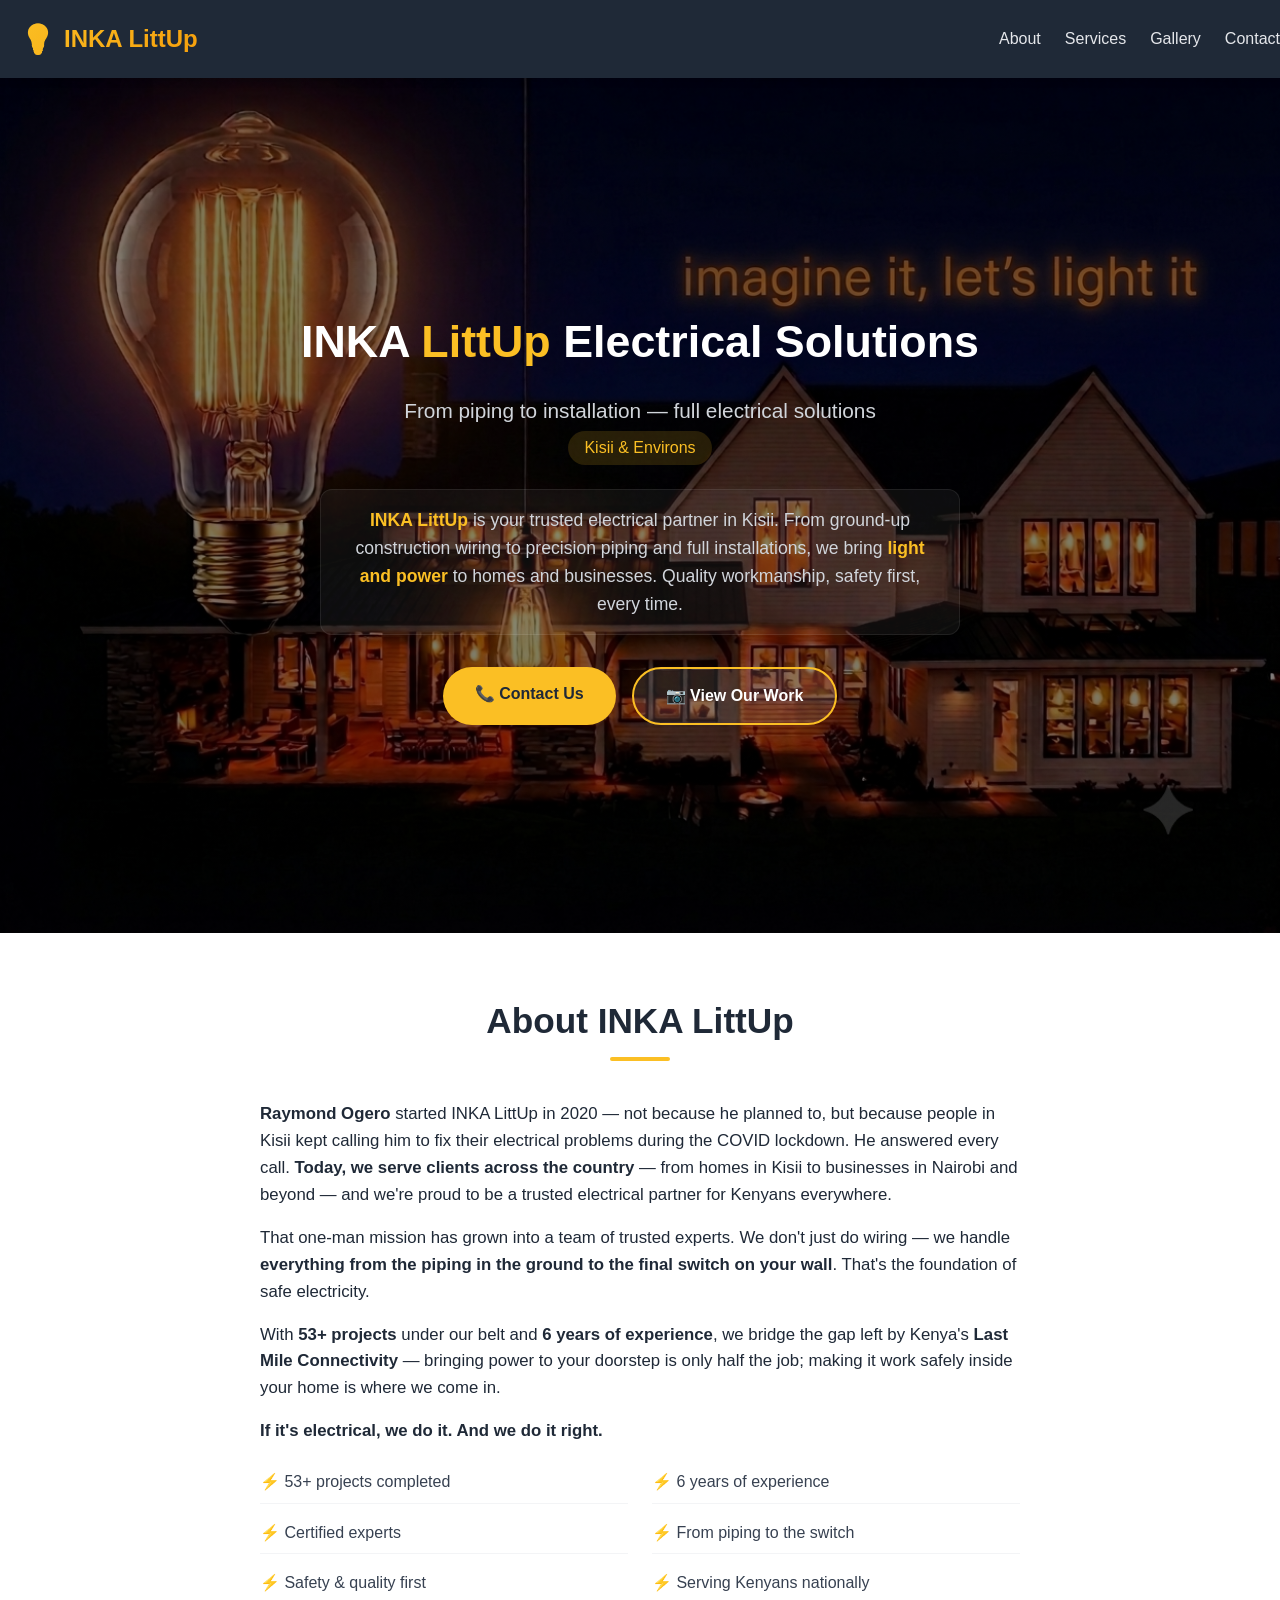
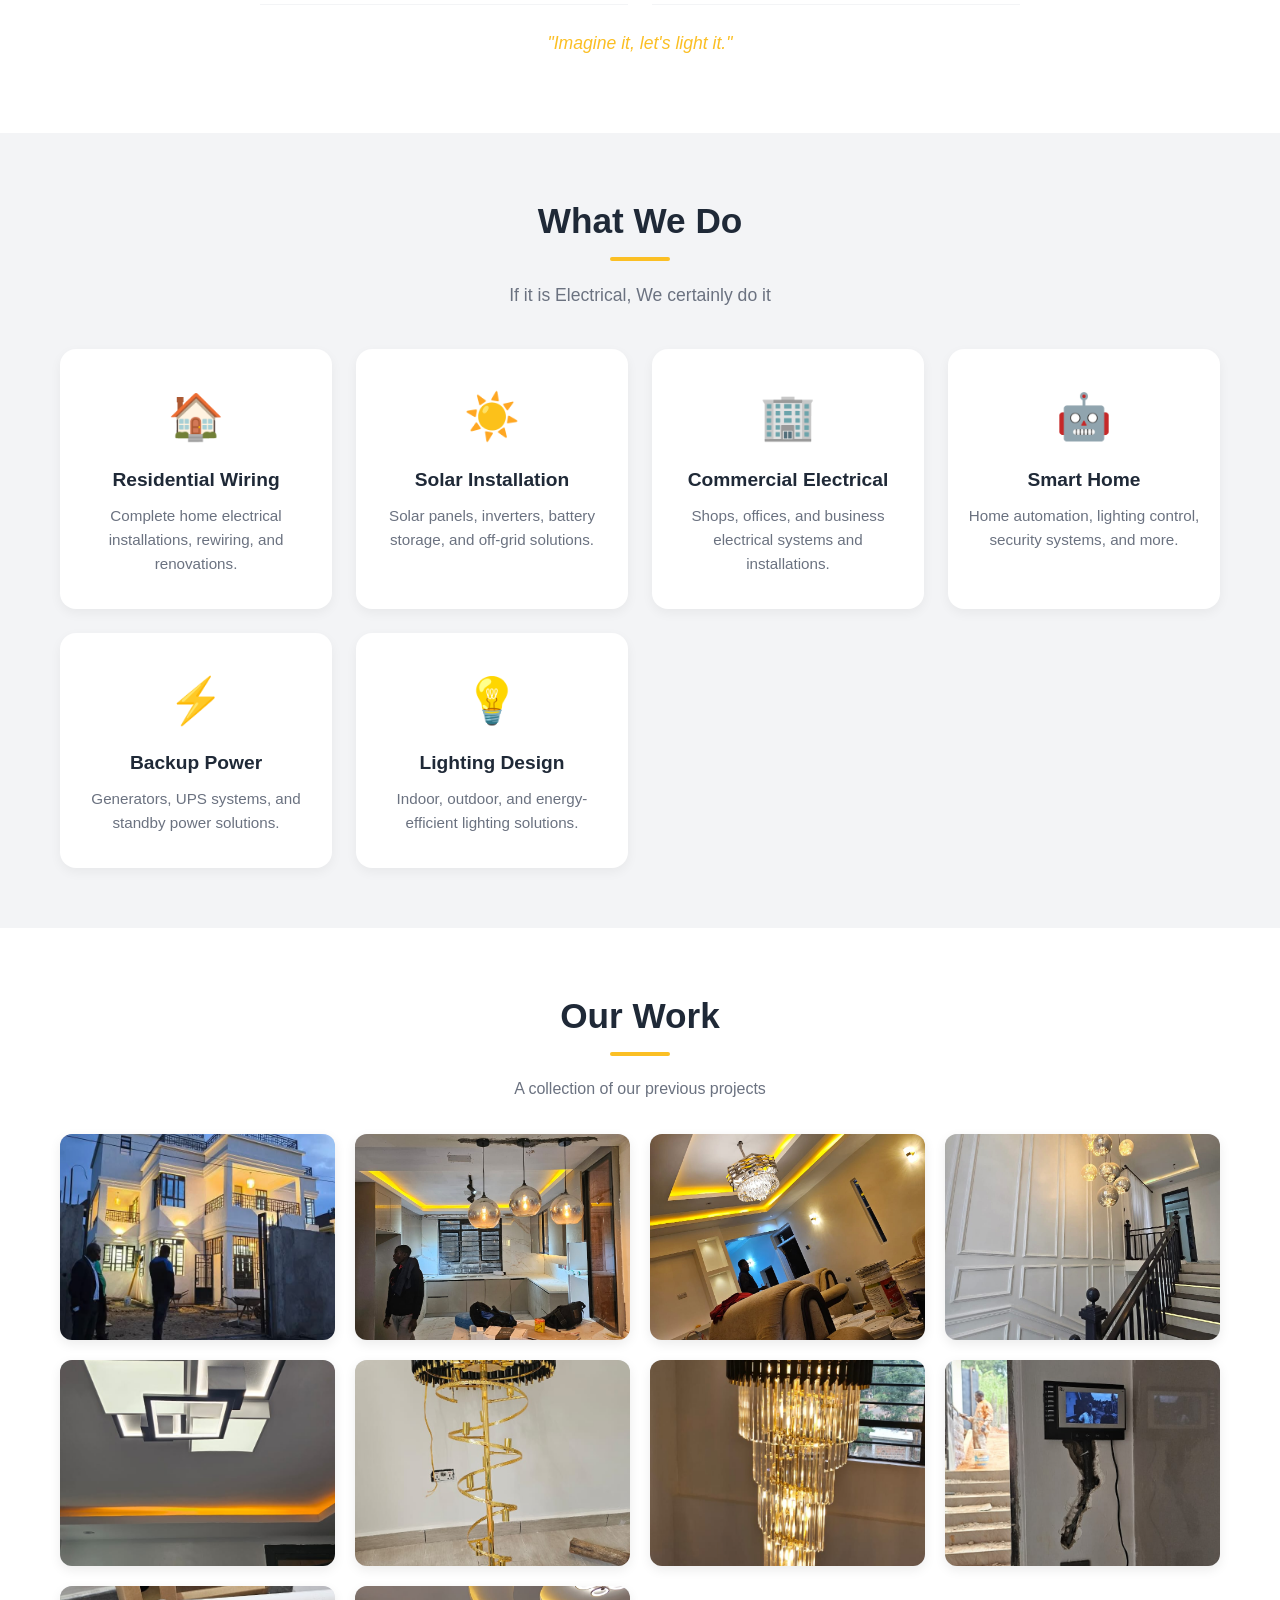
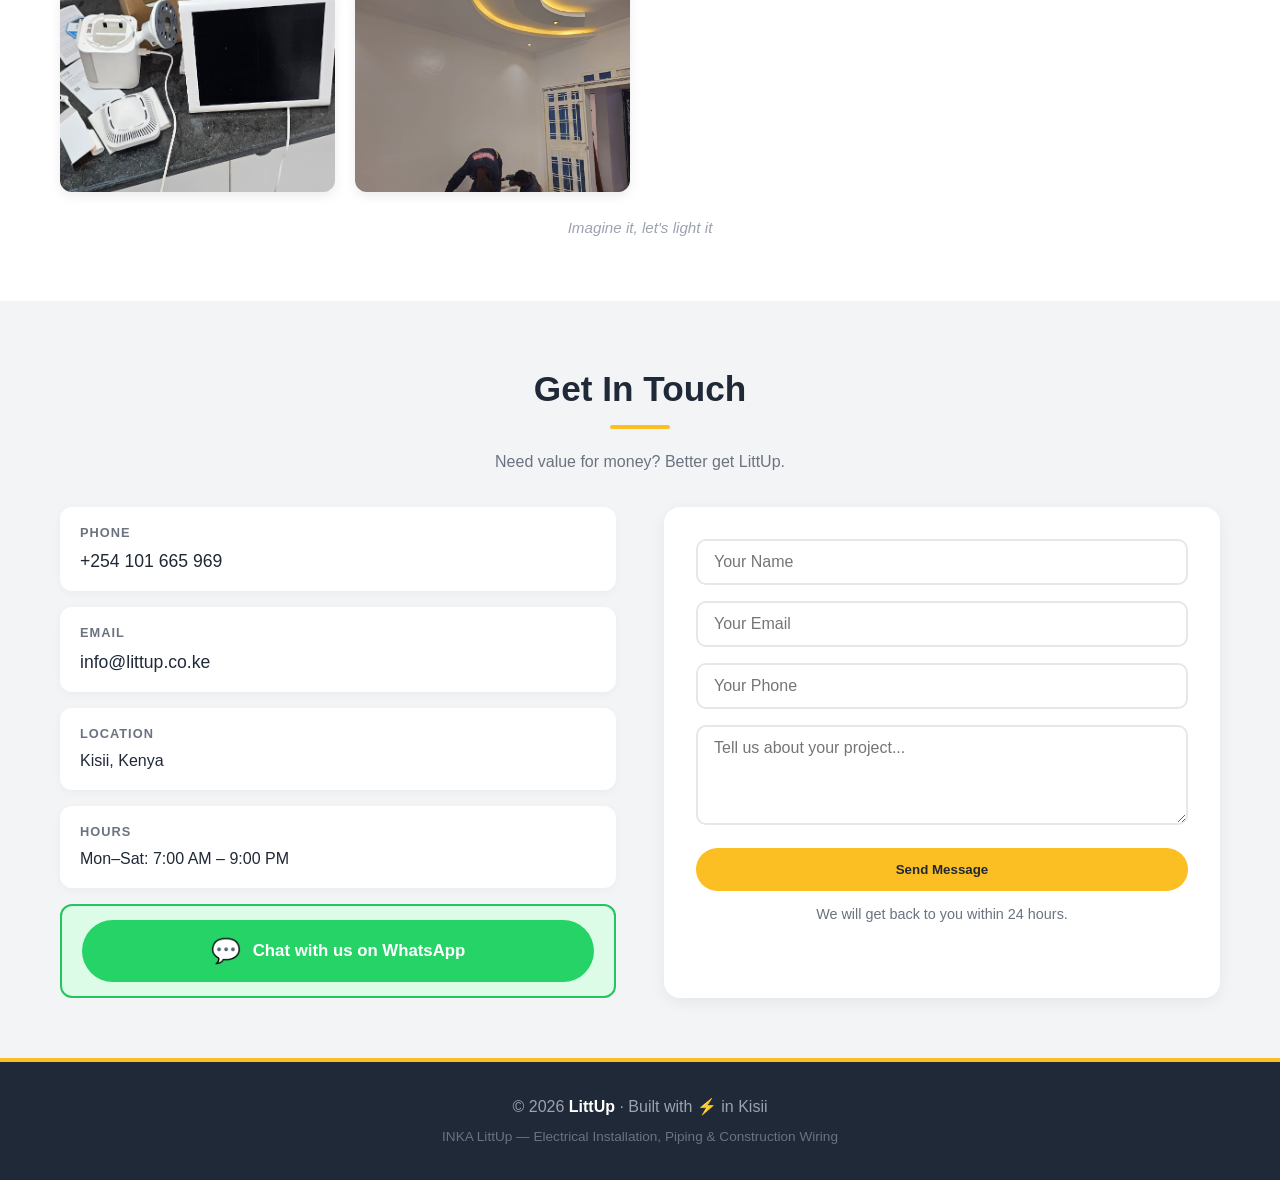
==== commit a96a3886: "implement real project images and revamp the about section" ====
--- a/index.html
+++ b/index.html
@@ -61,34 +61,46 @@
         </div>
     </section>
 
-    <!-- ============================================ -->
-    <!-- ABOUT SECTION                                -->
+        
+    <!-- ============================================ -->
+    <!-- ABOUT SECTION - THE MUCH BETTER VERSION      -->
     <!-- ============================================ -->
     <section id="about" class="about">
         <div class="container">
             <h2>About INKA LittUp</h2>
             <div class="about-text" style="max-width: 800px; margin: 0 auto; padding: 0 20px;">
                 <p>
-                    <strong>INKA LittUp</strong> is a premier electrical services provider based in 
-                    <strong>Kisii, Kenya</strong>. With years of hands-on experience in the construction 
-                    industry, we've built a reputation for <strong>reliability, safety, and excellence</strong>.
-                </p>
-                <p>
-                    From the foundation to the final switch, we handle every aspect of electrical work:
-                    <strong>piping, conduit runs, lighting design, switchgear installation, and complete 
-                    distribution board setup</strong>. We work on residential homes, commercial buildings, 
-                    and construction sites across Kisii and surrounding areas.
-                </p>
-                <p>
-                    <strong>Why choose INKA LittUp?</strong>
-                </p>
-                <ul style="list-style: none; padding: 0; display: grid; grid-template-columns: 1fr 1fr; gap: 8px 24px;">
-                    <li>✅ Certified &amp; insured electricians</li>
-                    <li>✅ Quality materials &amp; workmanship</li>
-                    <li>✅ On-time project delivery</li>
-                    <li>✅ Competitive &amp; transparent pricing</li>
-                    <li>✅ 24/7 emergency support</li>
+                    <strong>Raymond Ogero</strong> started INKA LittUp in 2020 — not because he planned to, 
+                    but because people in Kisii kept calling him to fix their electrical problems during 
+                    the COVID lockdown. He answered every call. <strong>Today, we serve clients across the country</strong> — 
+                    from homes in Kisii to businesses in Nairobi and beyond — and we're proud to be a 
+                    trusted electrical partner for Kenyans everywhere.
+                </p>
+                <p>
+                    That one-man mission has grown into a team of trusted experts. 
+                    We don't just do wiring — we handle <strong>everything from the piping in the ground 
+                    to the final switch on your wall</strong>. That's the foundation of safe electricity.
+                </p>
+                <p>
+                    With <strong>53+ projects</strong> under our belt and <strong>6 years of experience</strong>, 
+                    we bridge the gap left by Kenya's <strong>Last Mile Connectivity</strong> — bringing 
+                    power to your doorstep is only half the job; making it work safely inside your home 
+                    is where we come in.
+                </p>
+                <p>
+                    <strong>If it's electrical, we do it. And we do it right.</strong>
+                </p>
+                <ul style="list-style: none; padding: 0; display: grid; grid-template-columns: 1fr 1fr; gap: 8px 24px; margin-top: 12px;">
+                    <li>⚡ 53+ projects completed</li>
+                    <li>⚡ 6 years of experience</li>
+                    <li>⚡ Certified experts</li>
+                    <li>⚡ From piping to the switch</li>
+                    <li>⚡ Safety &amp; quality first</li>
+                    <li>⚡ Serving Kenyans nationally</li>
                 </ul>
+                <p style="text-align: center; margin-top: 24px; color: #fbbf24; font-style: italic; font-size: 1.1rem;">
+                    "Imagine it, let's light it."
+                </p>
             </div>
         </div>
     </section>
@@ -99,7 +111,7 @@
     <section id="services" class="services">
         <div class="container">
             <h2>What We Do</h2>
-            <p class="services-subtitle">If it is Electrical, We most certainly do it</p>
+            <p class="services-subtitle">If it is Electrical, We certainly do it</p>
             <div class="service-grid">
                 <!-- Service 1: Residential -->
                 <div class="service-card">
@@ -147,25 +159,23 @@
     </section>
 
     <!-- ============================================ -->
-    <!-- GALLERY SECTION                              -->
+    <!-- GALLERY SECTION WITH 10 IMAGES              -->
     <!-- ============================================ -->
     <section id="gallery" class="gallery">
         <div class="container">
             <h2>Our Work</h2>
-            <p class="gallery-subtitle">A selection of our recent projects</p>
+            <p class="gallery-subtitle">A collection of our previous projects</p>
             <div class="gallery-grid">
-                <div class="gallery-item">
-                    <img src="/static/job1.jpg" alt="Electrical job 1" />
-                </div>
-                <div class="gallery-item">
-                    <img src="/static/job2.jpg" alt="Electrical job 2" />
-                </div>
-                <div class="gallery-item">
-                    <img src="/static/job3.jpg" alt="Electrical job 3" />
-                </div>
-                <div class="gallery-item">
-                    <img src="/static/job4.jpg" alt="Electrical job 4" />
-                </div>
+                <div class="gallery-item"><a href="#img1"><img src="/static/job1.jpg" alt="Job 1" /></a></div>
+                <div class="gallery-item"><a href="#img2"><img src="/static/job2.jpg" alt="Job 2" /></a></div>
+                <div class="gallery-item"><a href="#img3"><img src="/static/job3.jpg" alt="Job 3" /></a></div>
+                <div class="gallery-item"><a href="#img4"><img src="/static/job4.jpg" alt="Job 4" /></a></div>
+                <div class="gallery-item"><a href="#img5"><img src="/static/job5.jpg" alt="Job 5" /></a></div>
+                <div class="gallery-item"><a href="#img6"><img src="/static/job6.jpg" alt="Job 6" /></a></div>
+                <div class="gallery-item"><a href="#img7"><img src="/static/job7.jpg" alt="Job 7" /></a></div>
+                <div class="gallery-item"><a href="#img8"><img src="/static/job8.jpg" alt="Job 8" /></a></div>
+                <div class="gallery-item"><a href="#img9"><img src="/static/job9.jpg" alt="Job 9" /></a></div>
+                <div class="gallery-item"><a href="#img0"><img src="/static/job0.jpg" alt="Job 10" /></a></div>
             </div>
             <p class="gallery-note">
                 <em>Imagine it, let's light it</em>
@@ -173,6 +183,20 @@
         </div>
     </section>
 
+    <!-- ============================================ -->
+    <!-- LIGHTBOX OVERLAYS (FIXED CLOSE BUTTON)      -->
+    <!-- ============================================ -->
+    <div class="lightbox" id="img1"><a href="#gallery" class="lightbox-close">✕</a><img src="/static/job1.jpg" alt="Job 1" /></div>
+    <div class="lightbox" id="img2"><a href="#gallery" class="lightbox-close">✕</a><img src="/static/job2.jpg" alt="Job 2" /></div>
+    <div class="lightbox" id="img3"><a href="#gallery" class="lightbox-close">✕</a><img src="/static/job3.jpg" alt="Job 3" /></div>
+    <div class="lightbox" id="img4"><a href="#gallery" class="lightbox-close">✕</a><img src="/static/job4.jpg" alt="Job 4" /></div>
+    <div class="lightbox" id="img5"><a href="#gallery" class="lightbox-close">✕</a><img src="/static/job5.jpg" alt="Job 5" /></div>
+    <div class="lightbox" id="img6"><a href="#gallery" class="lightbox-close">✕</a><img src="/static/job6.jpg" alt="Job 6" /></div>
+    <div class="lightbox" id="img7"><a href="#gallery" class="lightbox-close">✕</a><img src="/static/job7.jpg" alt="Job 7" /></div>
+    <div class="lightbox" id="img8"><a href="#gallery" class="lightbox-close">✕</a><img src="/static/job8.jpg" alt="Job 8" /></div>
+    <div class="lightbox" id="img9"><a href="#gallery" class="lightbox-close">✕</a><img src="/static/job9.jpg" alt="Job 9" /></div>
+    <div class="lightbox" id="img0"><a href="#gallery" class="lightbox-close">✕</a><img src="/static/job0.jpg" alt="Job 0" /></div>
+    
     <!-- ============================================ -->
     <!-- CONTACT SECTION                              -->
     <!-- ============================================ -->
--- a/static/styles.css
+++ b/static/styles.css
@@ -6,6 +6,10 @@
     margin: 0;
     padding: 0;
     box-sizing: border-box;
+}
+
+html {
+    scroll-behavior: smooth;
 }
 
 body {
@@ -588,4 +592,96 @@
     margin-top: -20px;
     margin-bottom: 40px;
     font-size: 1.1rem;
+}
+/* ============================================ */
+/* LIGHTBOX - FULL SCREEN IMAGE VIEWER         */
+/* ============================================ */
+
+/* Hide lightboxes by default */
+.lightbox {
+    display: none;
+    position: fixed;
+    top: 0;
+    left: 0;
+    width: 100%;
+    height: 100%;
+    background: rgba(0, 0, 0, 0.92);
+    z-index: 9999;
+    justify-content: center;
+    align-items: center;
+    padding: 40px;
+}
+
+/* Show lightbox when clicked (targeted) */
+.lightbox:target {
+    display: flex;
+}
+
+/* Enlarged image - FORCE UNIFORM SIZE */
+.lightbox img {
+    max-width: 90%;
+    max-height: 90%;
+    min-width: 400px;
+    min-height: 300px;
+    width: auto;
+    height: auto;
+    object-fit: contain;
+    border-radius: 8px;
+    box-shadow: 0 20px 60px rgba(0, 0, 0, 0.8);
+    animation: lightboxFade 0.3s ease;
+}
+
+/* Close button (X) */
+.lightbox-close {
+    position: absolute;
+    top: 20px;
+    right: 30px;
+    color: #ffffff;
+    font-size: 2.8rem;
+    font-weight: 300;
+    text-decoration: none;
+    transition: transform 0.2s ease;
+    font-family: Arial, sans-serif;
+    z-index: 10000;
+    line-height: 1;
+}
+
+.lightbox-close:hover {
+    transform: rotate(90deg);
+    color: #fbbf24;
+}
+
+/* Fade-in animation */
+@keyframes lightboxFade {
+    from {
+        opacity: 0;
+        transform: scale(0.9);
+    }
+    to {
+        opacity: 1;
+        transform: scale(1);
+    }
+}
+
+/* ============================================ */
+/* LIGHTBOX - RESPONSIVE                       */
+/* ============================================ */
+
+@media (max-width: 600px) {
+    .lightbox {
+        padding: 16px;
+    }
+    
+    .lightbox img {
+        max-width: 100%;
+        max-height: 80%;
+        min-width: 200px;
+        min-height: 150px;
+    }
+    
+    .lightbox-close {
+        top: 12px;
+        right: 20px;
+        font-size: 2.2rem;
+    }
 }
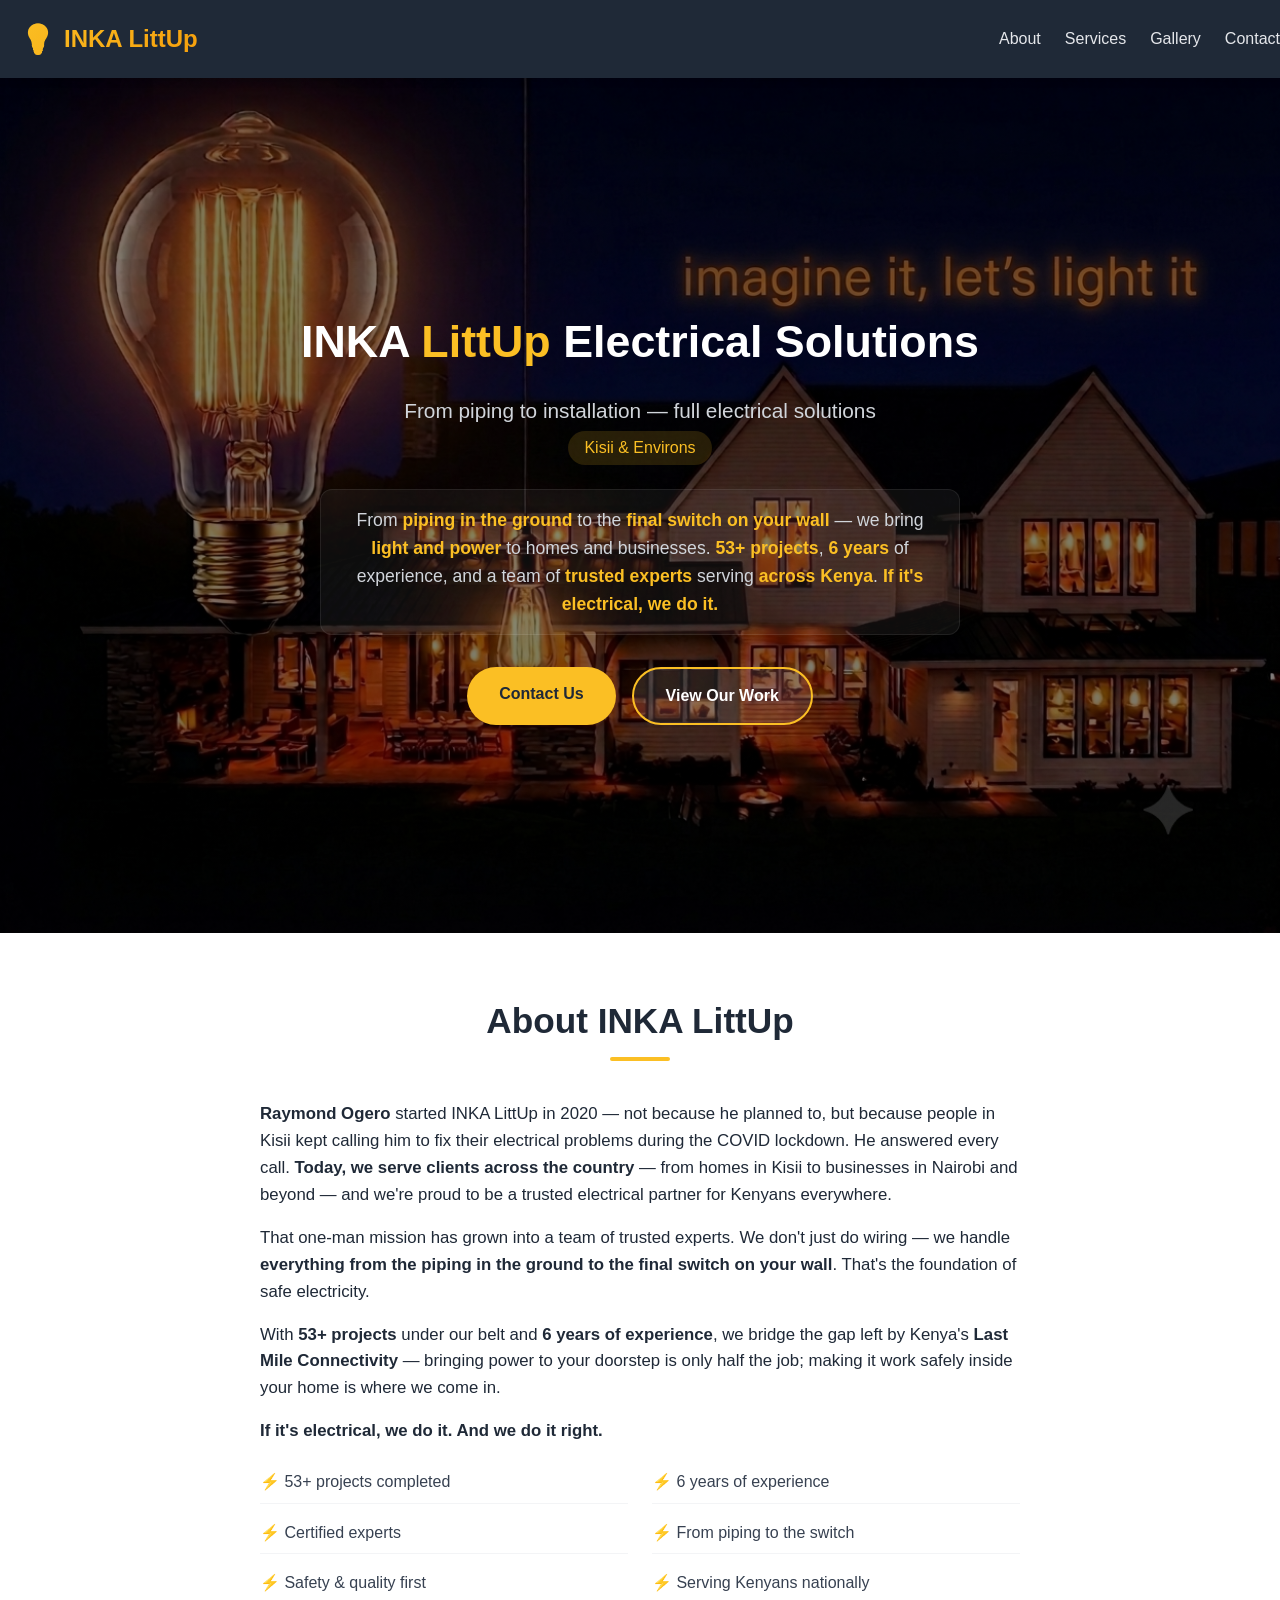
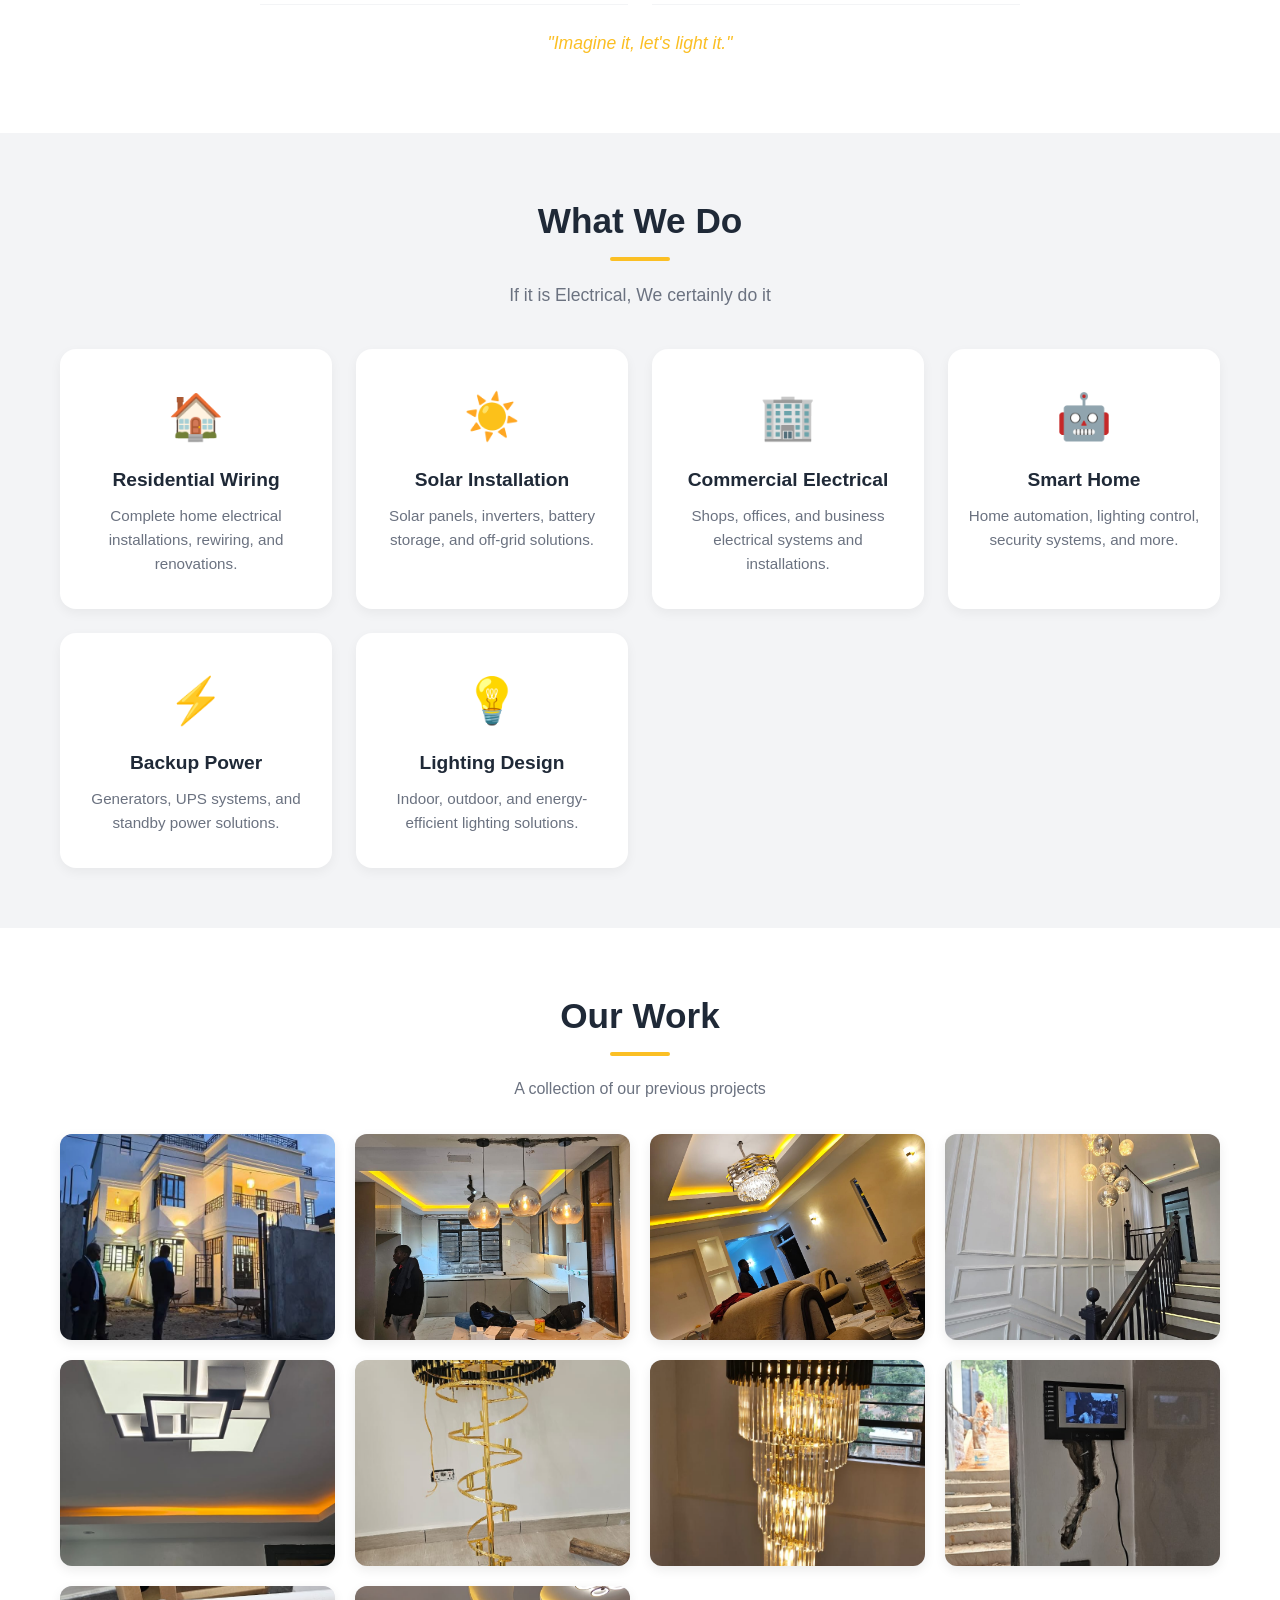
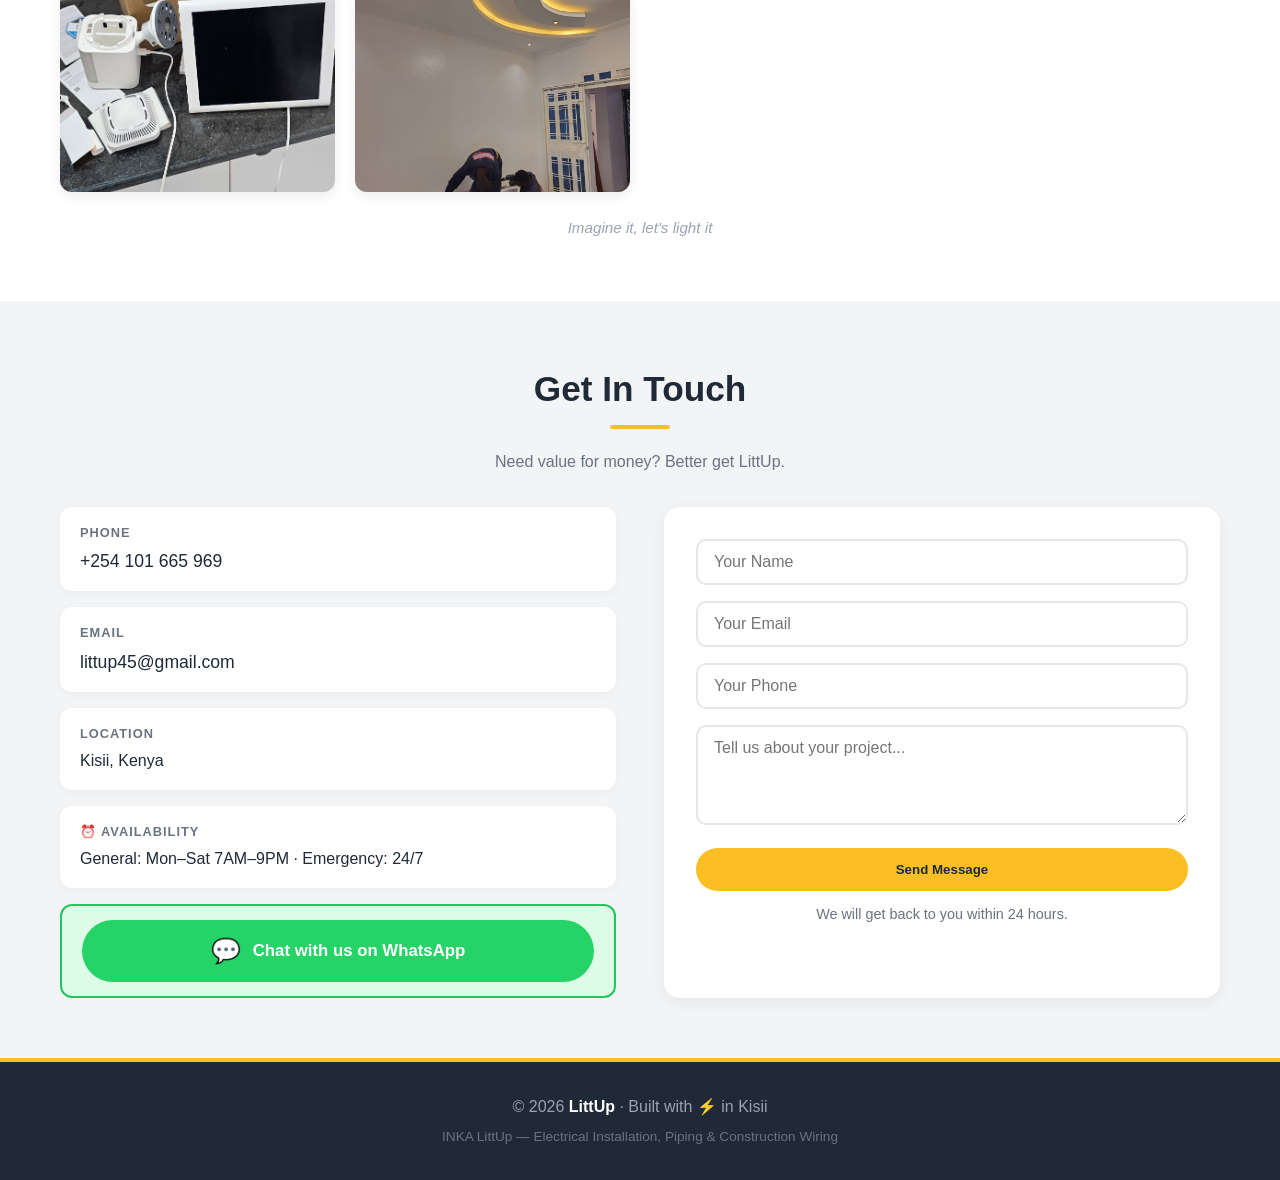
==== commit eb7109d9: "update hero bio and contact section to responsive email and number" ====
--- a/index.html
+++ b/index.html
@@ -50,13 +50,14 @@
                 <span class="location">Kisii &amp; Environs</span>
             </p>
             <p class="hero-bio">
-                <strong>INKA LittUp</strong> is your trusted electrical partner in Kisii. From ground-up 
-                construction wiring to precision piping and full installations, we bring 
-                <strong>light and power</strong> to homes and businesses. Quality workmanship, safety first, every time.
+                From <strong>piping in the ground</strong> to the <strong>final switch on your wall</strong> — 
+                we bring <strong>light and power</strong> to homes and businesses. <strong>53+ projects</strong>, 
+                <strong>6 years</strong> of experience, and a team of <strong> trusted experts</strong> serving <strong>across Kenya</strong>. 
+                <strong>If it's electrical, we do it.</strong>
             </p>
             <div class="hero-buttons">
-                <a href="#contact" class="btn btn-primary">📞 Contact Us</a>
-                <a href="#gallery" class="btn btn-secondary">📷 View Our Work</a>
+                <a href="#contact" class="btn btn-primary"> Contact Us</a>
+                <a href="#gallery" class="btn btn-secondary"> View Our Work</a>
             </div>
         </div>
     </section>
@@ -215,15 +216,15 @@
                     </div>
                     <div class="contact-item">
                         <span class="contact-label">Email</span>
-                        <a href="mailto:info@littup.co.ke">info@littup.co.ke</a>
+                        <a href="mailto:littup45@gmail.com">littup45@gmail.com</a>
                     </div>
                     <div class="contact-item">
                         <span class="contact-label">Location</span>
                         <span>Kisii, Kenya</span>
                     </div>
                     <div class="contact-item">
-                        <span class="contact-label">Hours</span>
-                        <span>Mon&ndash;Sat: 7:00 AM &ndash; 9:00 PM</span>
+                        <span class="contact-label">⏰ Availability</span>
+                        <span>General: Mon–Sat 7AM–9PM &middot; Emergency: 24/7</span>
                     </div>
                     
                     <!-- WHATSAPP BUTTON -->
@@ -240,11 +241,11 @@
                 
                 <!-- RIGHT SIDE: Contact Form -->
                 <div class="contact-form">
-                    <form action="#" method="POST">
-                        <input type="text" placeholder="Your Name" required />
-                        <input type="email" placeholder="Your Email" required />
-                        <input type="tel" placeholder="Your Phone" />
-                        <textarea rows="4" placeholder="Tell us about your project..."></textarea>
+                    <form action="https://formspree.io/f/xjgnvebo" method="POST">
+                        <input type="text" name="name" placeholder="Your Name" required />
+                        <input type="email" name="email" placeholder="Your Email" required />
+                        <input type="tel" name="phone" placeholder="Your Phone" />
+                        <textarea name="message" rows="4" placeholder="Tell us about your project..."></textarea>
                         <button type="submit" class="btn btn-primary">Send Message</button>
                     </form>
                     <p class="form-note">
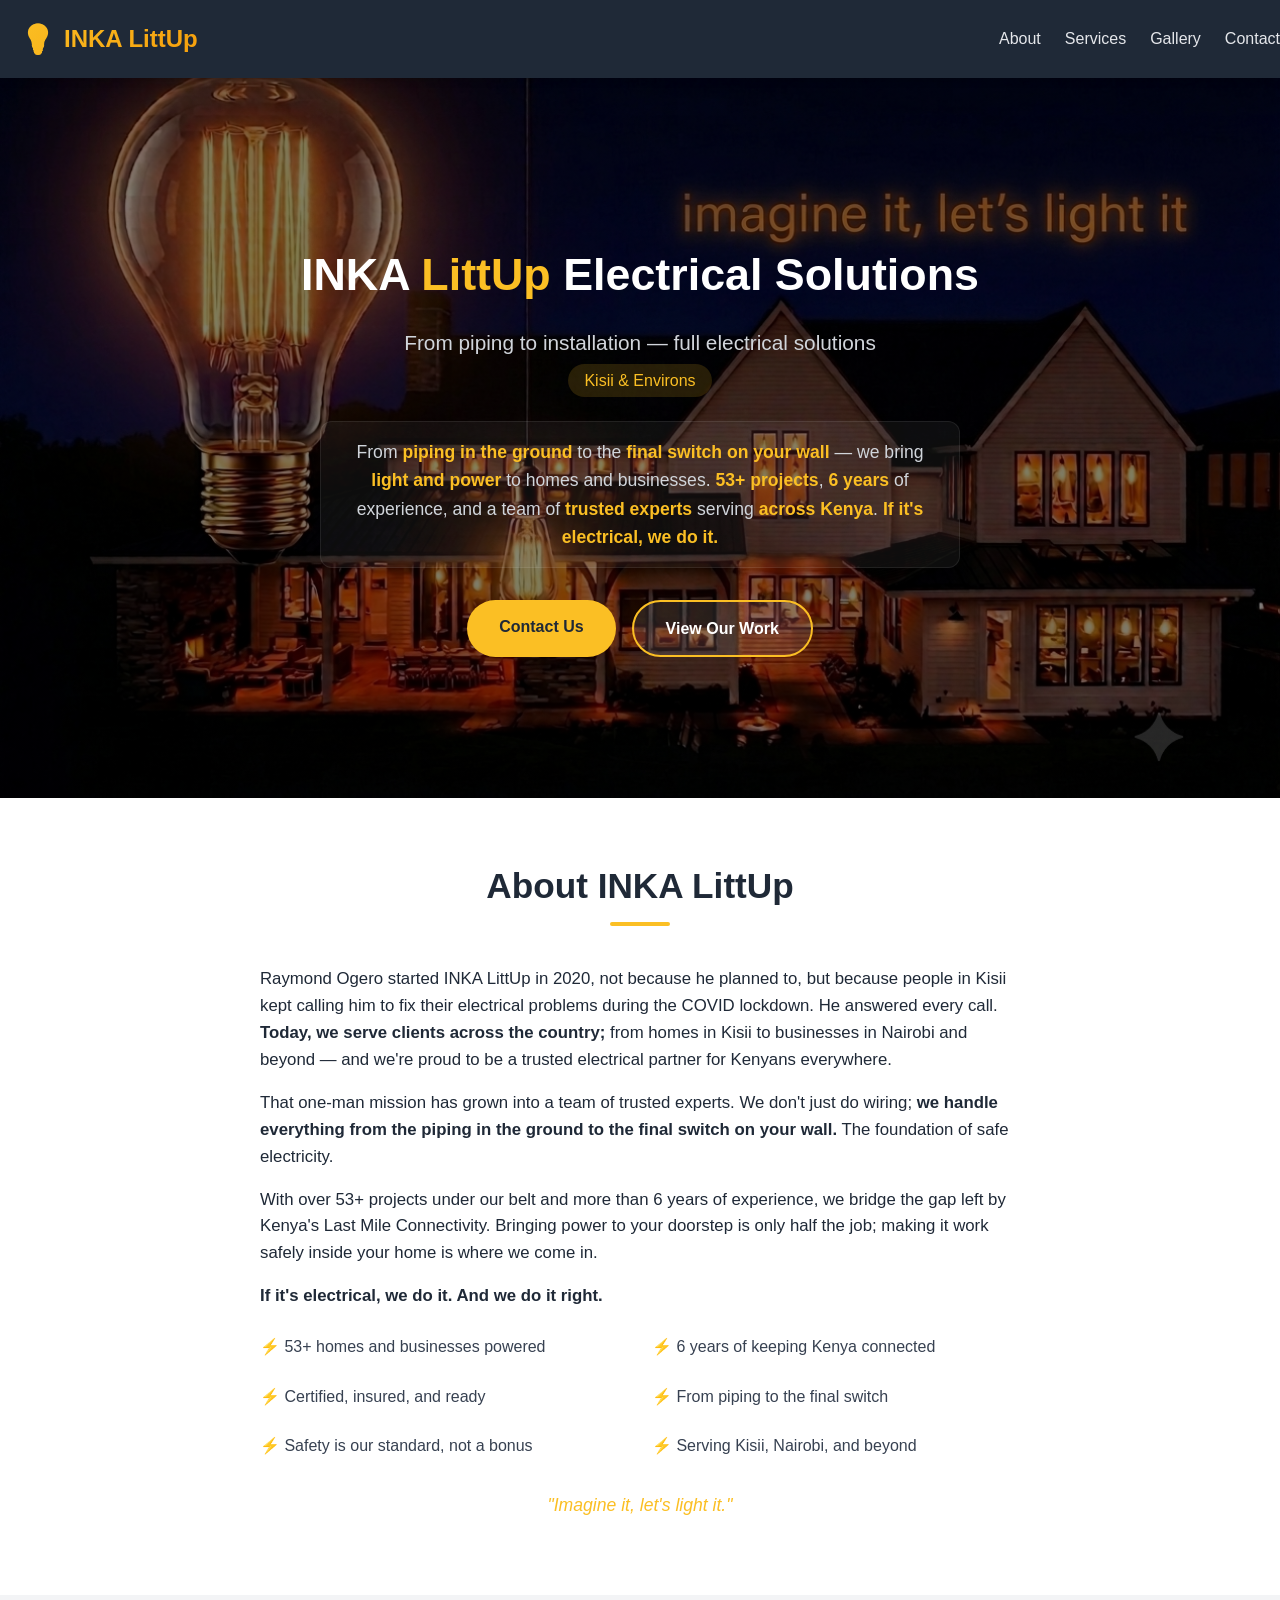
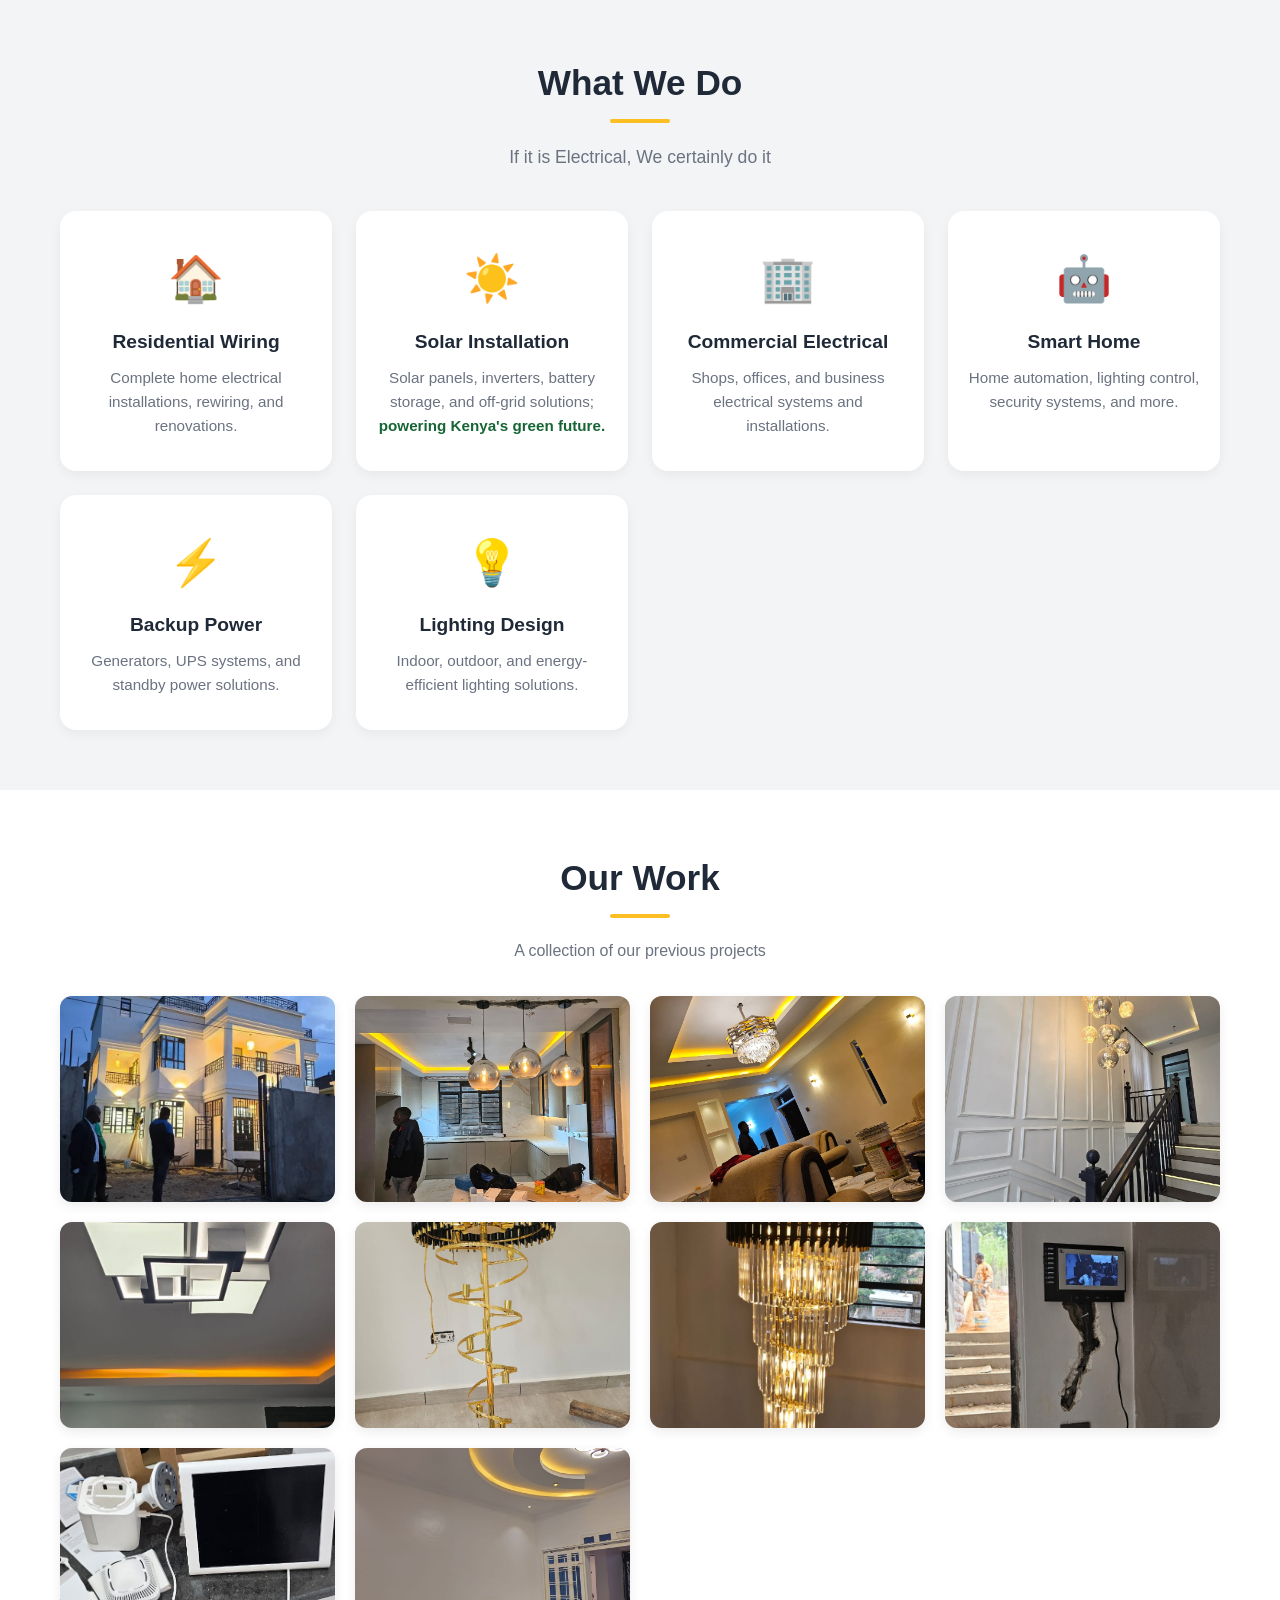
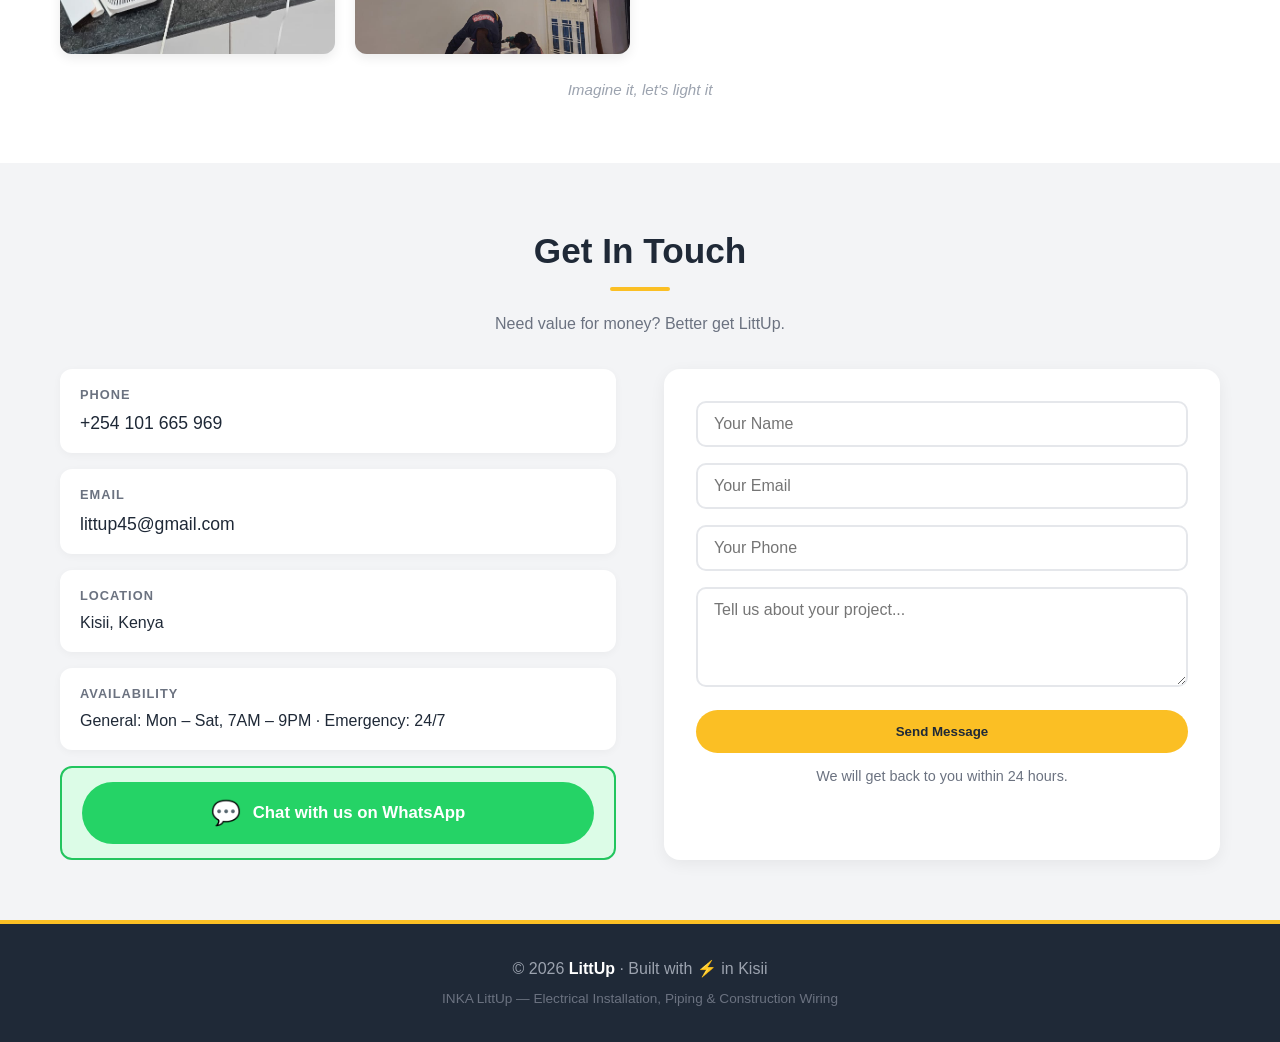
==== commit 41dc1dcb: "customise cover image for mobile view" ====
--- a/index.html
+++ b/index.html
@@ -42,8 +42,8 @@
     <!-- ============================================ -->
     <!-- HERO SECTION WITH COVER IMAGE               -->
     <!-- ============================================ -->
-    <section class="hero" style="background: linear-gradient(rgba(0,0,0,0.5), rgba(0,0,0,0.5)), url('/static/cover.jpg'); background-size: cover; background-position: center; min-height: 95vh; display: flex; align-items: center;">
-        <div class="container hero-content">
+    <section class="hero">
+            <div class="container hero-content">
             <h1>INKA <span class="highlight">LittUp</span> Electrical Solutions</h1>
             <p class="hero-subtitle">
                 From piping to installation &mdash; full electrical solutions<br />
@@ -71,20 +71,20 @@
             <h2>About INKA LittUp</h2>
             <div class="about-text" style="max-width: 800px; margin: 0 auto; padding: 0 20px;">
                 <p>
-                    <strong>Raymond Ogero</strong> started INKA LittUp in 2020 — not because he planned to, 
+                    Raymond Ogero started INKA LittUp in 2020, not because he planned to, 
                     but because people in Kisii kept calling him to fix their electrical problems during 
-                    the COVID lockdown. He answered every call. <strong>Today, we serve clients across the country</strong> — 
+                    the COVID lockdown. He answered every call. <strong>Today, we serve clients across the country;</strong> 
                     from homes in Kisii to businesses in Nairobi and beyond — and we're proud to be a 
                     trusted electrical partner for Kenyans everywhere.
                 </p>
                 <p>
                     That one-man mission has grown into a team of trusted experts. 
-                    We don't just do wiring — we handle <strong>everything from the piping in the ground 
-                    to the final switch on your wall</strong>. That's the foundation of safe electricity.
-                </p>
-                <p>
-                    With <strong>53+ projects</strong> under our belt and <strong>6 years of experience</strong>, 
-                    we bridge the gap left by Kenya's <strong>Last Mile Connectivity</strong> — bringing 
+                    We don't just do wiring; <strong>we handle everything from the piping in the ground 
+                    to the final switch on your wall.</strong> The foundation of safe electricity.
+                </p>
+                <p>
+                    With over 53+ projects under our belt and more than 6 years of experience, 
+                    we bridge the gap left by Kenya's Last Mile Connectivity. Bringing 
                     power to your doorstep is only half the job; making it work safely inside your home 
                     is where we come in.
                 </p>
@@ -92,12 +92,12 @@
                     <strong>If it's electrical, we do it. And we do it right.</strong>
                 </p>
                 <ul style="list-style: none; padding: 0; display: grid; grid-template-columns: 1fr 1fr; gap: 8px 24px; margin-top: 12px;">
-                    <li>⚡ 53+ projects completed</li>
-                    <li>⚡ 6 years of experience</li>
-                    <li>⚡ Certified experts</li>
-                    <li>⚡ From piping to the switch</li>
-                    <li>⚡ Safety &amp; quality first</li>
-                    <li>⚡ Serving Kenyans nationally</li>
+                    <li>⚡ 53+ homes and businesses powered</li>
+                    <li>⚡ 6 years of keeping Kenya connected</li>
+                    <li>⚡ Certified, insured, and ready</li>
+                    <li>⚡ From piping to the final switch</li>
+                    <li>⚡ Safety is our standard, not a bonus</li>
+                    <li>⚡ Serving Kisii, Nairobi, and beyond</li>
                 </ul>
                 <p style="text-align: center; margin-top: 24px; color: #fbbf24; font-style: italic; font-size: 1.1rem;">
                     "Imagine it, let's light it."
@@ -122,12 +122,13 @@
                 </div>
                 
                 <!-- Service 2: Solar -->
-                <div class="service-card">
-                    <div class="service-icon">☀️</div>
+                <!-- Service 2: Solar -->
+                <div class="service-card">
+                    <div class="service-icon" style="color: #22c55e;">☀️</div>
                     <h3>Solar Installation</h3>
-                    <p>Solar panels, inverters, battery storage, and off-grid solutions.</p>
-                </div>
-                
+                    <p>Solar panels, inverters, battery storage, and off-grid solutions; <strong style="color: #166534;">powering Kenya's green future.</strong></p>
+                </div>
+                                
                 <!-- Service 3: Commercial -->
                 <div class="service-card">
                     <div class="service-icon">🏢</div>
@@ -212,7 +213,7 @@
                 <div class="contact-info">
                     <div class="contact-item">
                         <span class="contact-label">Phone</span>
-                        <a href="tel:+254712345678">+254 101 665 969</a>
+                        <a href="tel:+254101665969">+254 101 665 969</a>
                     </div>
                     <div class="contact-item">
                         <span class="contact-label">Email</span>
@@ -223,8 +224,8 @@
                         <span>Kisii, Kenya</span>
                     </div>
                     <div class="contact-item">
-                        <span class="contact-label">⏰ Availability</span>
-                        <span>General: Mon–Sat 7AM–9PM &middot; Emergency: 24/7</span>
+                        <span class="contact-label">Availability</span>
+                        <span>General: Mon – Sat, 7AM – 9PM &middot; Emergency: 24/7</span>
                     </div>
                     
                     <!-- WHATSAPP BUTTON -->
--- a/static/styles.css
+++ b/static/styles.css
@@ -179,6 +179,28 @@
 .btn-secondary:hover {
     background: rgba(251, 191, 36, 0.15);
 }
+/* ============================================ */
+/* HERO - FULL SCREEN ON MOBILE                */
+/* ============================================ */
+
+.hero {
+    background: linear-gradient(rgba(0,0,0,0.5), rgba(0,0,0,0.5)), url('/static/cover.jpg');
+    background-size: cover;
+    background-position: center;
+    min-height: 80vh;
+    display: flex;
+    align-items: center;
+}
+
+@media (max-width: 768px) {
+    .hero {
+        min-height: 60vh;
+        background-size: contain; /* Change from cover to contain */
+        background-position: center;
+        background-color: #1a1a2e; /* Add this */
+        background-repeat: no-repeat; /* Add this */
+    }
+}
 
 /* ============================================ */
 /* SECTION TITLES                               */
@@ -226,7 +248,6 @@
     padding: 8px 0;
     font-weight: 500;
     color: #374151;
-    border-bottom: 1px solid #f3f4f6;
 }
 
 /* ============================================ */
@@ -684,4 +705,4 @@
         right: 20px;
         font-size: 2.2rem;
     }
-}+}
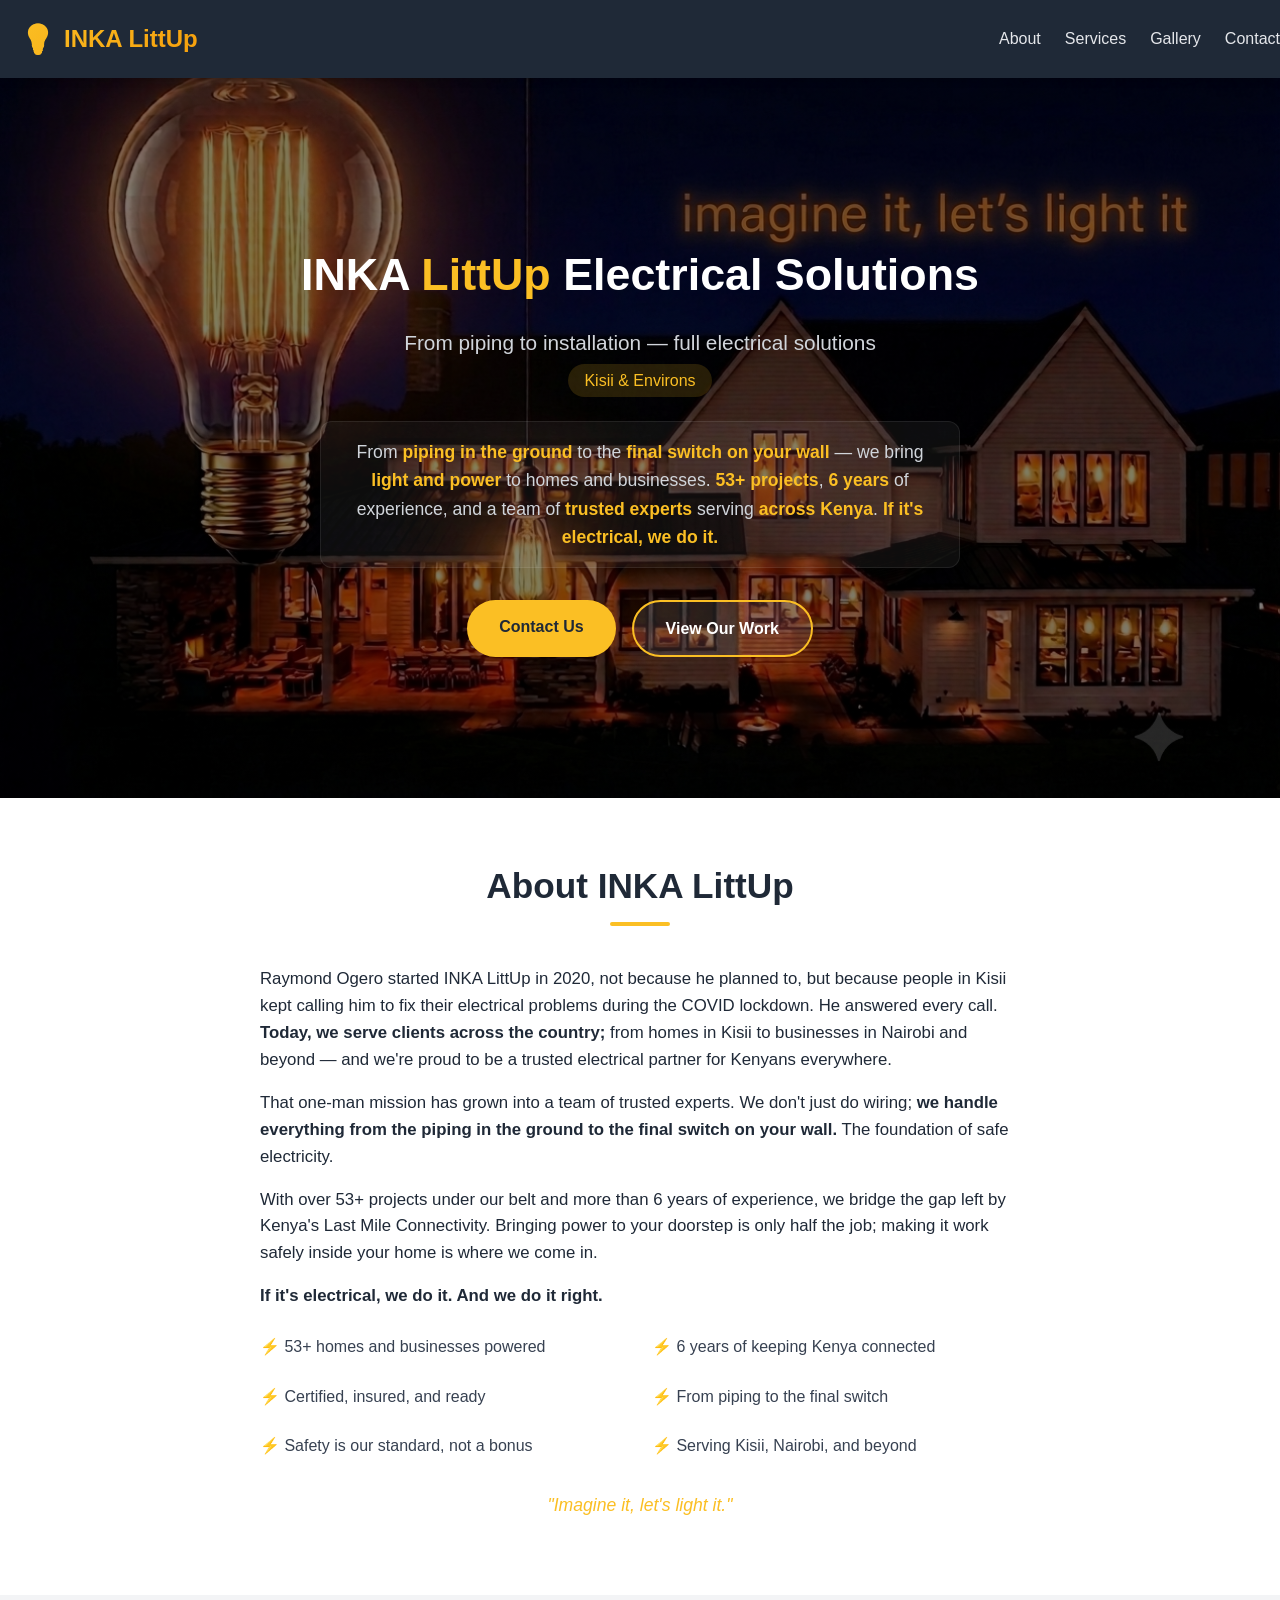
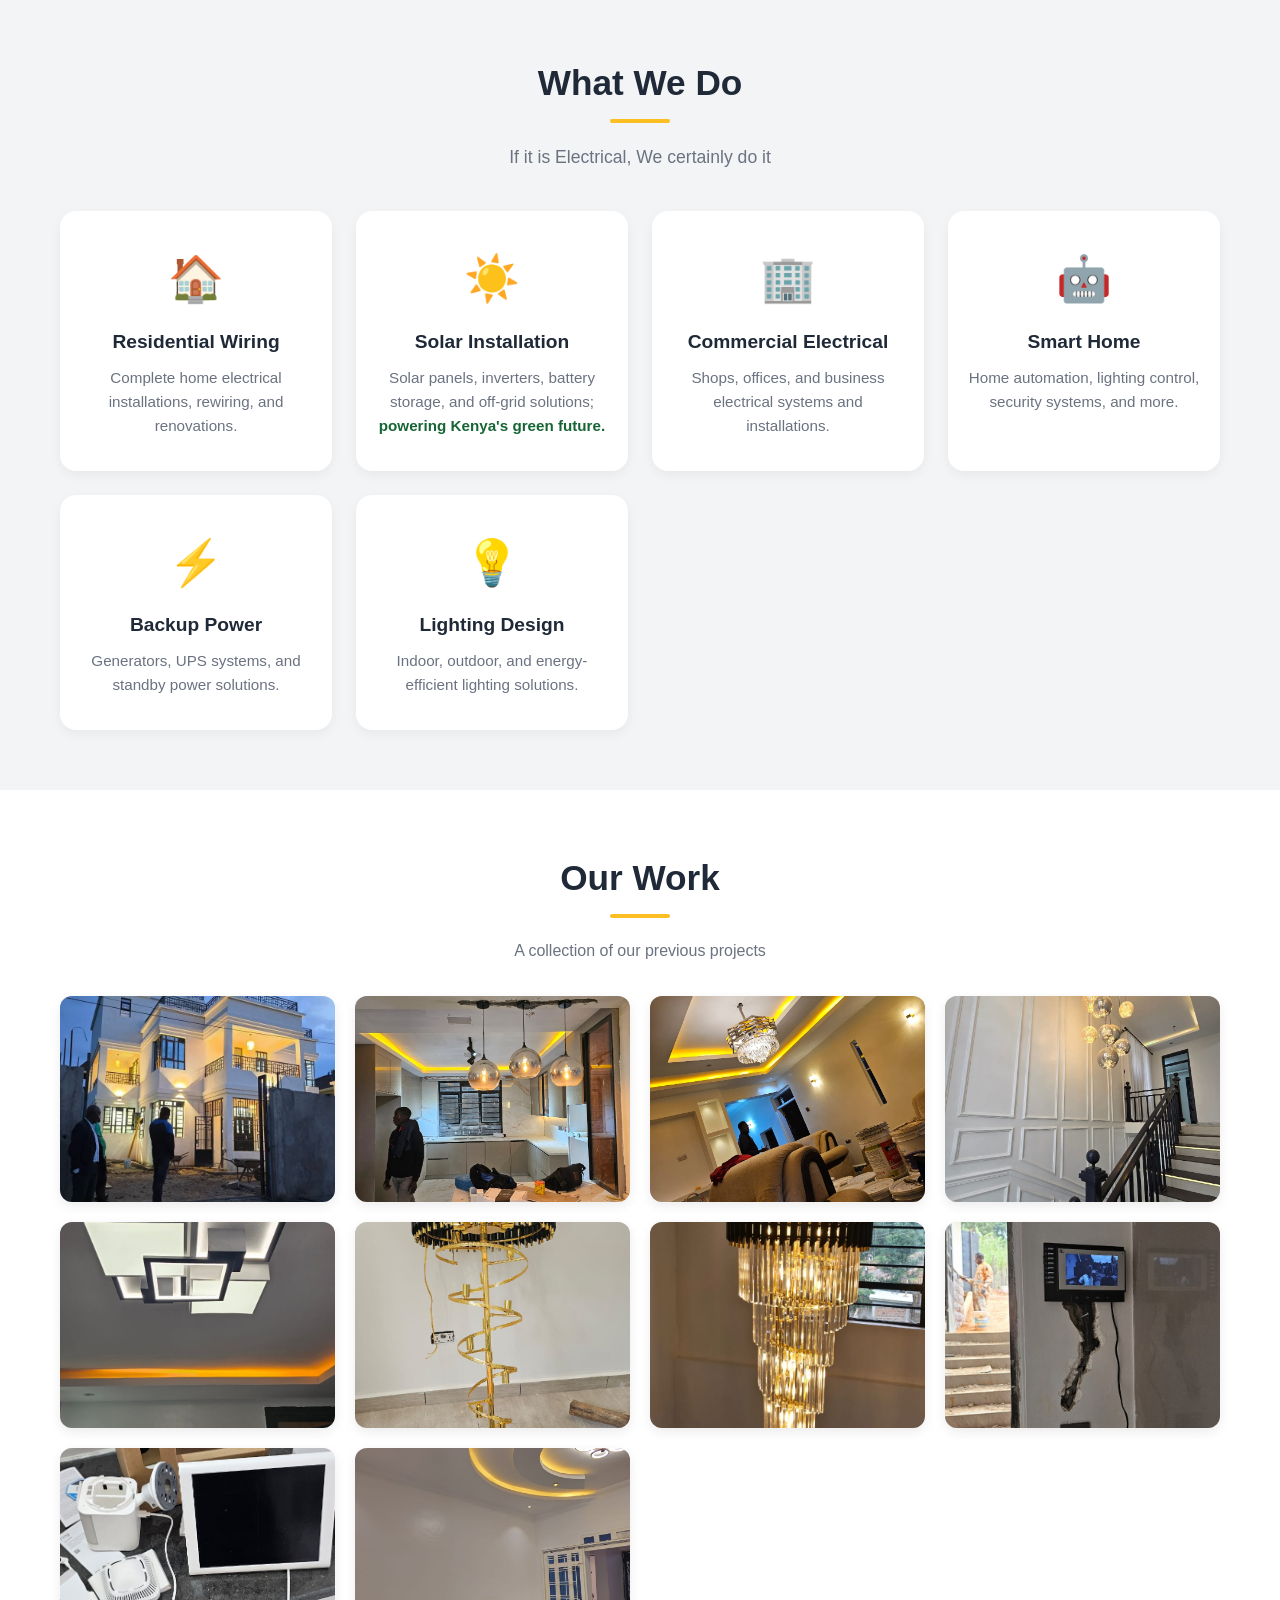
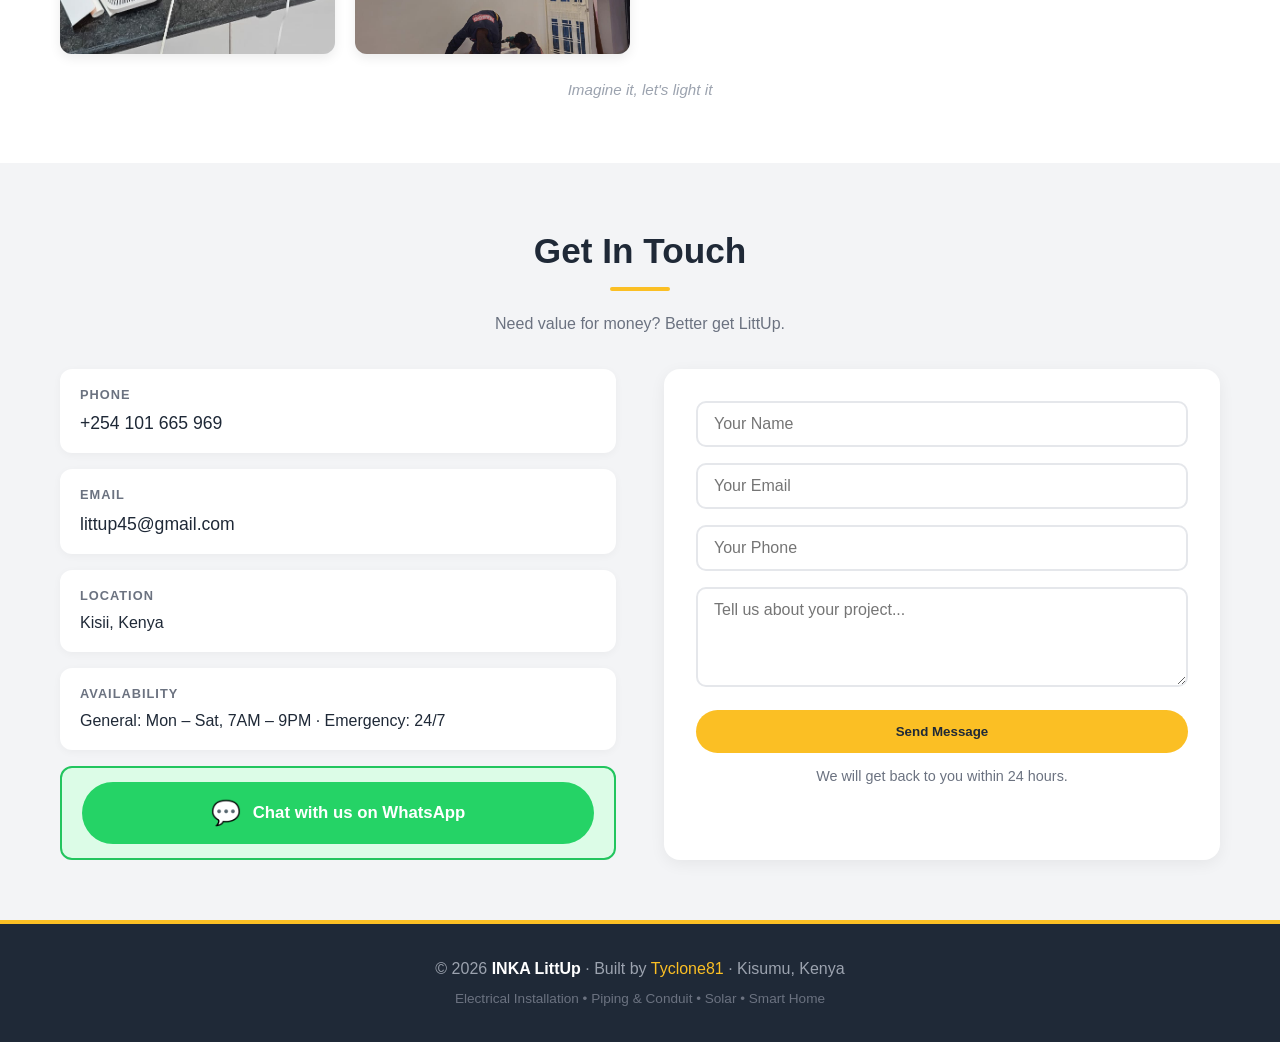
==== commit ba916dcd: "implement personalized footer" ====
--- a/index.html
+++ b/index.html
@@ -257,17 +257,16 @@
         </div>
     </section>
 
-    <!-- ============================================ -->
+        <!-- ============================================ -->
     <!-- FOOTER                                       -->
     <!-- ============================================ -->
     <footer>
         <div class="container">
-            <p>&copy; 2026 <strong>LittUp</strong> &middot; Built with ⚡ in Kisii</p>
+            <p>&copy; 2026 <strong>INKA LittUp</strong> &middot; Built by <a href="https://github.com/Tyclone81" target="_blank" style="color: #fbbf24; text-decoration: none;">Tyclone81</a> &middot; Kisumu, Kenya</p>
             <p class="footer-small">
-                INKA LittUp &mdash; Electrical Installation, Piping &amp; Construction Wiring
+                Electrical Installation &bull; Piping &amp; Conduit &bull; Solar &bull; Smart Home
             </p>
         </div>
     </footer>
-
 </body>
 </html>
--- a/static/styles.css
+++ b/static/styles.css
@@ -705,4 +705,4 @@
         right: 20px;
         font-size: 2.2rem;
     }
-}
+}
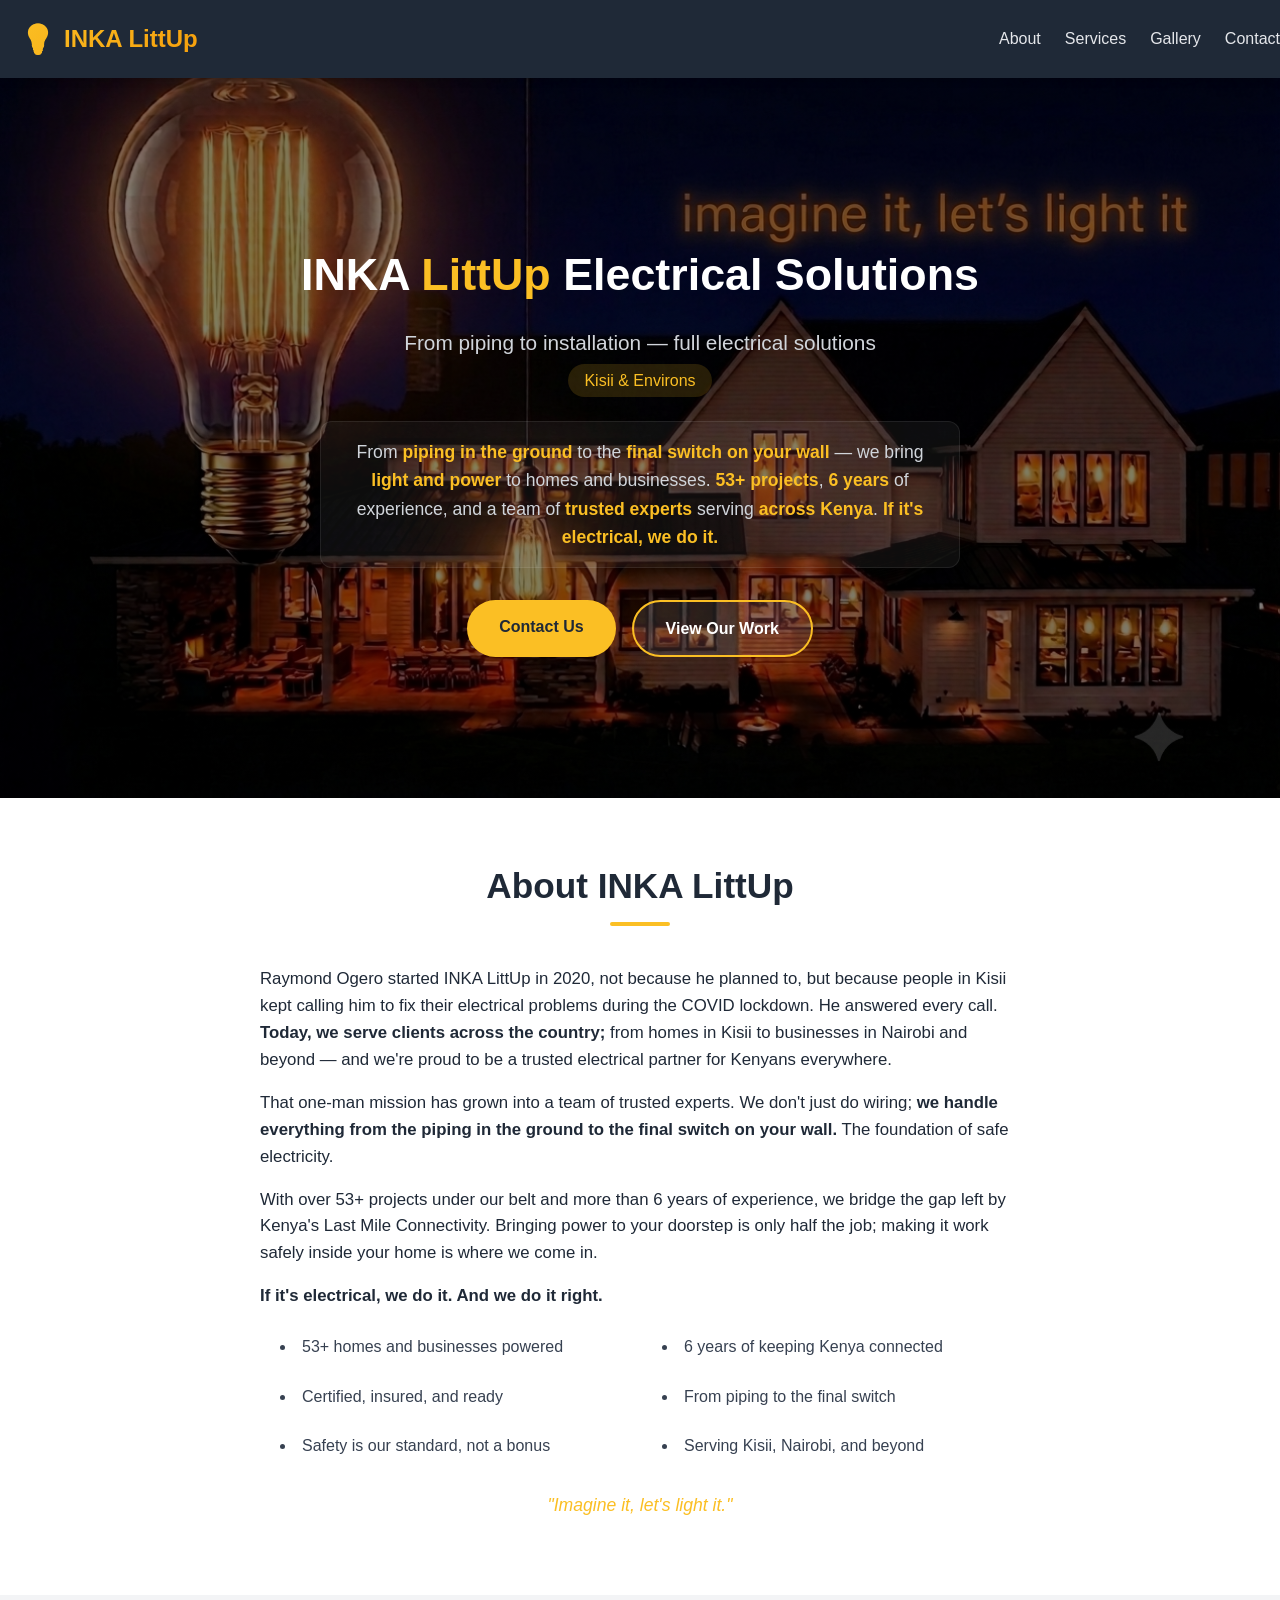
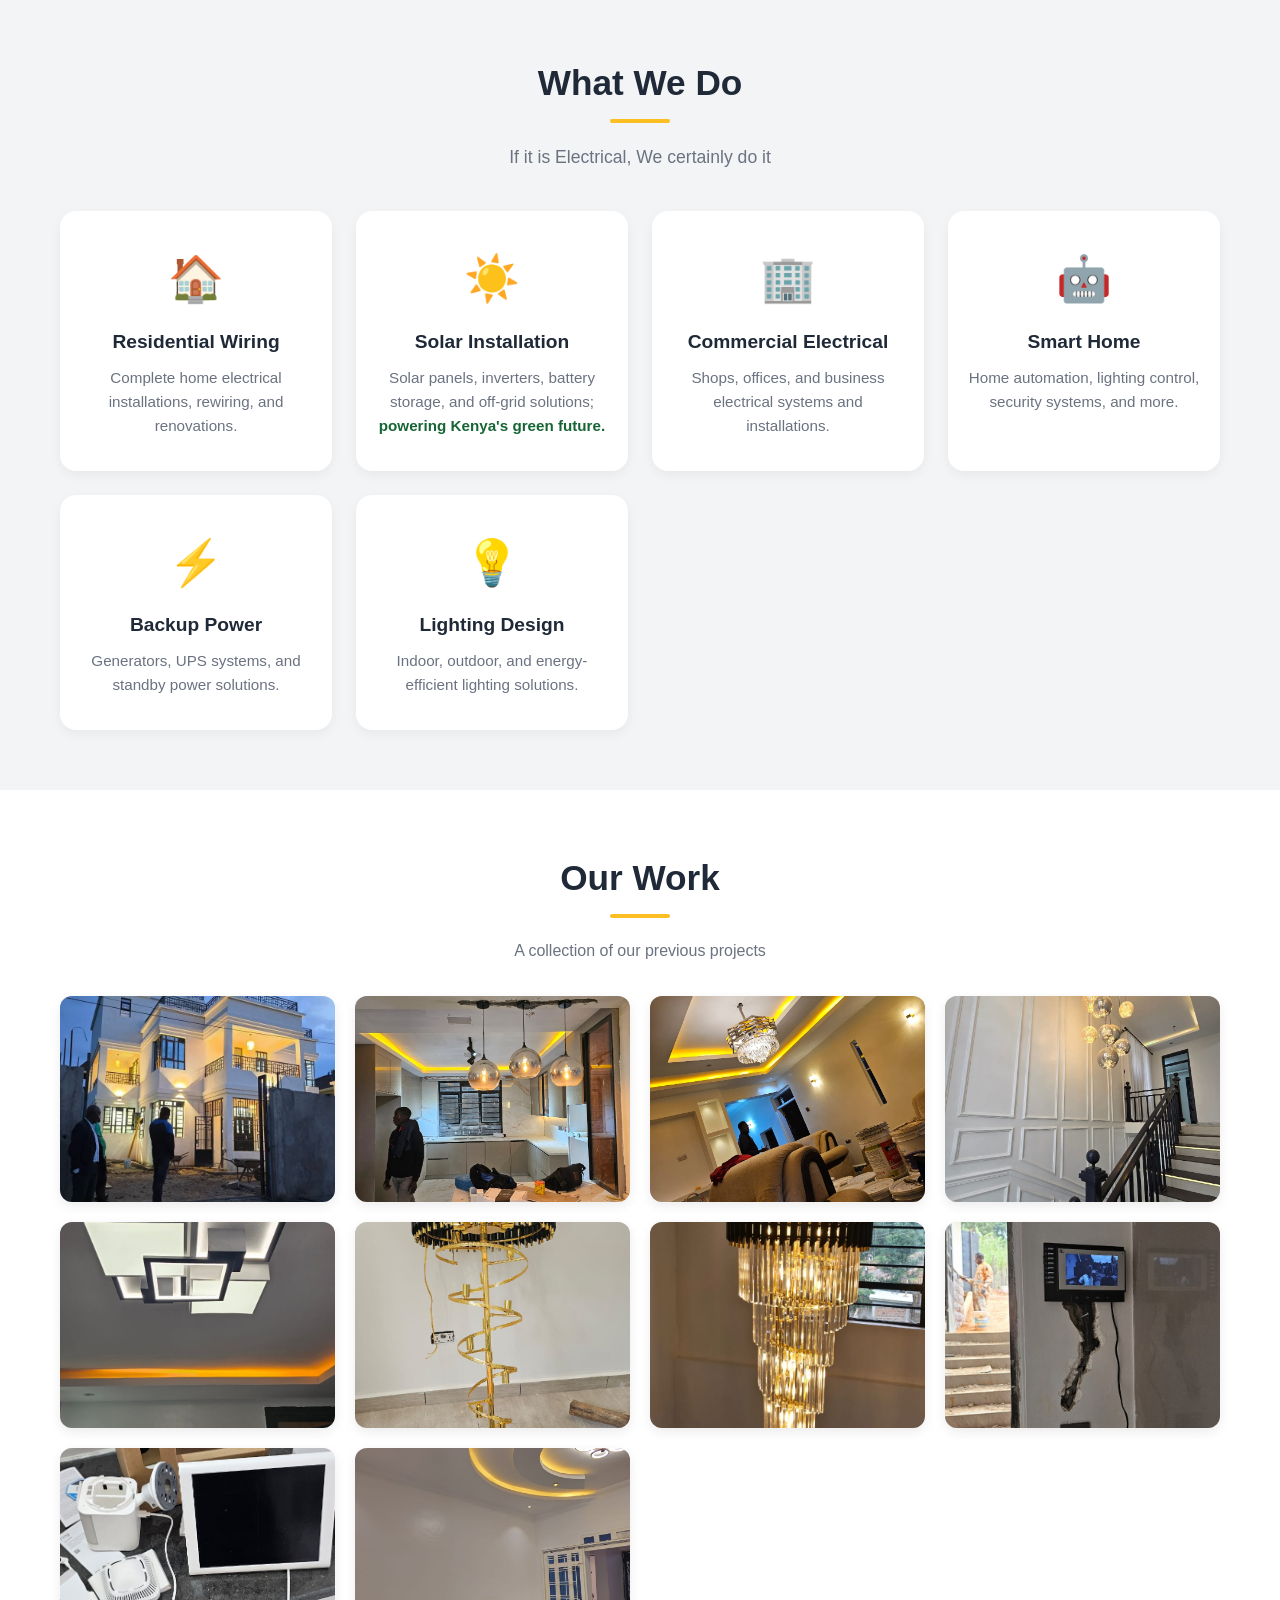
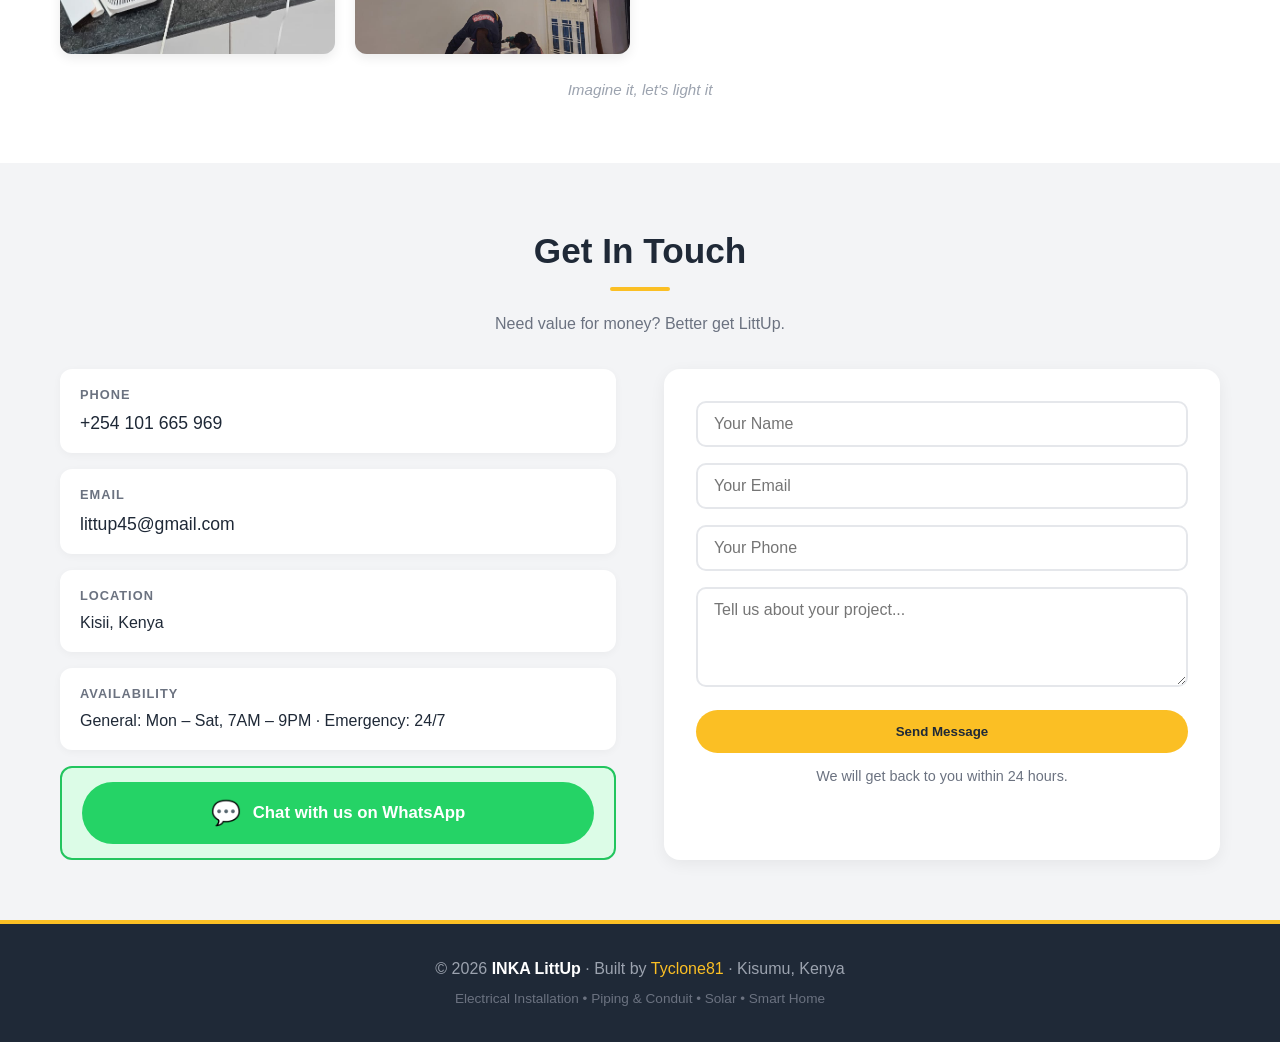
==== commit da067781: "fix the bullet points in the about section" ====
--- a/index.html
+++ b/index.html
@@ -91,13 +91,13 @@
                 <p>
                     <strong>If it's electrical, we do it. And we do it right.</strong>
                 </p>
-                <ul style="list-style: none; padding: 0; display: grid; grid-template-columns: 1fr 1fr; gap: 8px 24px; margin-top: 12px;">
-                    <li>⚡ 53+ homes and businesses powered</li>
-                    <li>⚡ 6 years of keeping Kenya connected</li>
-                    <li>⚡ Certified, insured, and ready</li>
-                    <li>⚡ From piping to the final switch</li>
-                    <li>⚡ Safety is our standard, not a bonus</li>
-                    <li>⚡ Serving Kisii, Nairobi, and beyond</li>
+                <ul style="list-style: disc inside; padding-left: 20px; display: grid; grid-template-columns: 1fr 1fr; gap: 8px 24px; margin-top: 12px;">
+                    <li>53+ homes and businesses powered</li>
+                    <li>6 years of keeping Kenya connected</li>
+                    <li>Certified, insured, and ready</li>
+                    <li>From piping to the final switch</li>
+                    <li>Safety is our standard, not a bonus</li>
+                    <li>Serving Kisii, Nairobi, and beyond</li>
                 </ul>
                 <p style="text-align: center; margin-top: 24px; color: #fbbf24; font-style: italic; font-size: 1.1rem;">
                     "Imagine it, let's light it."
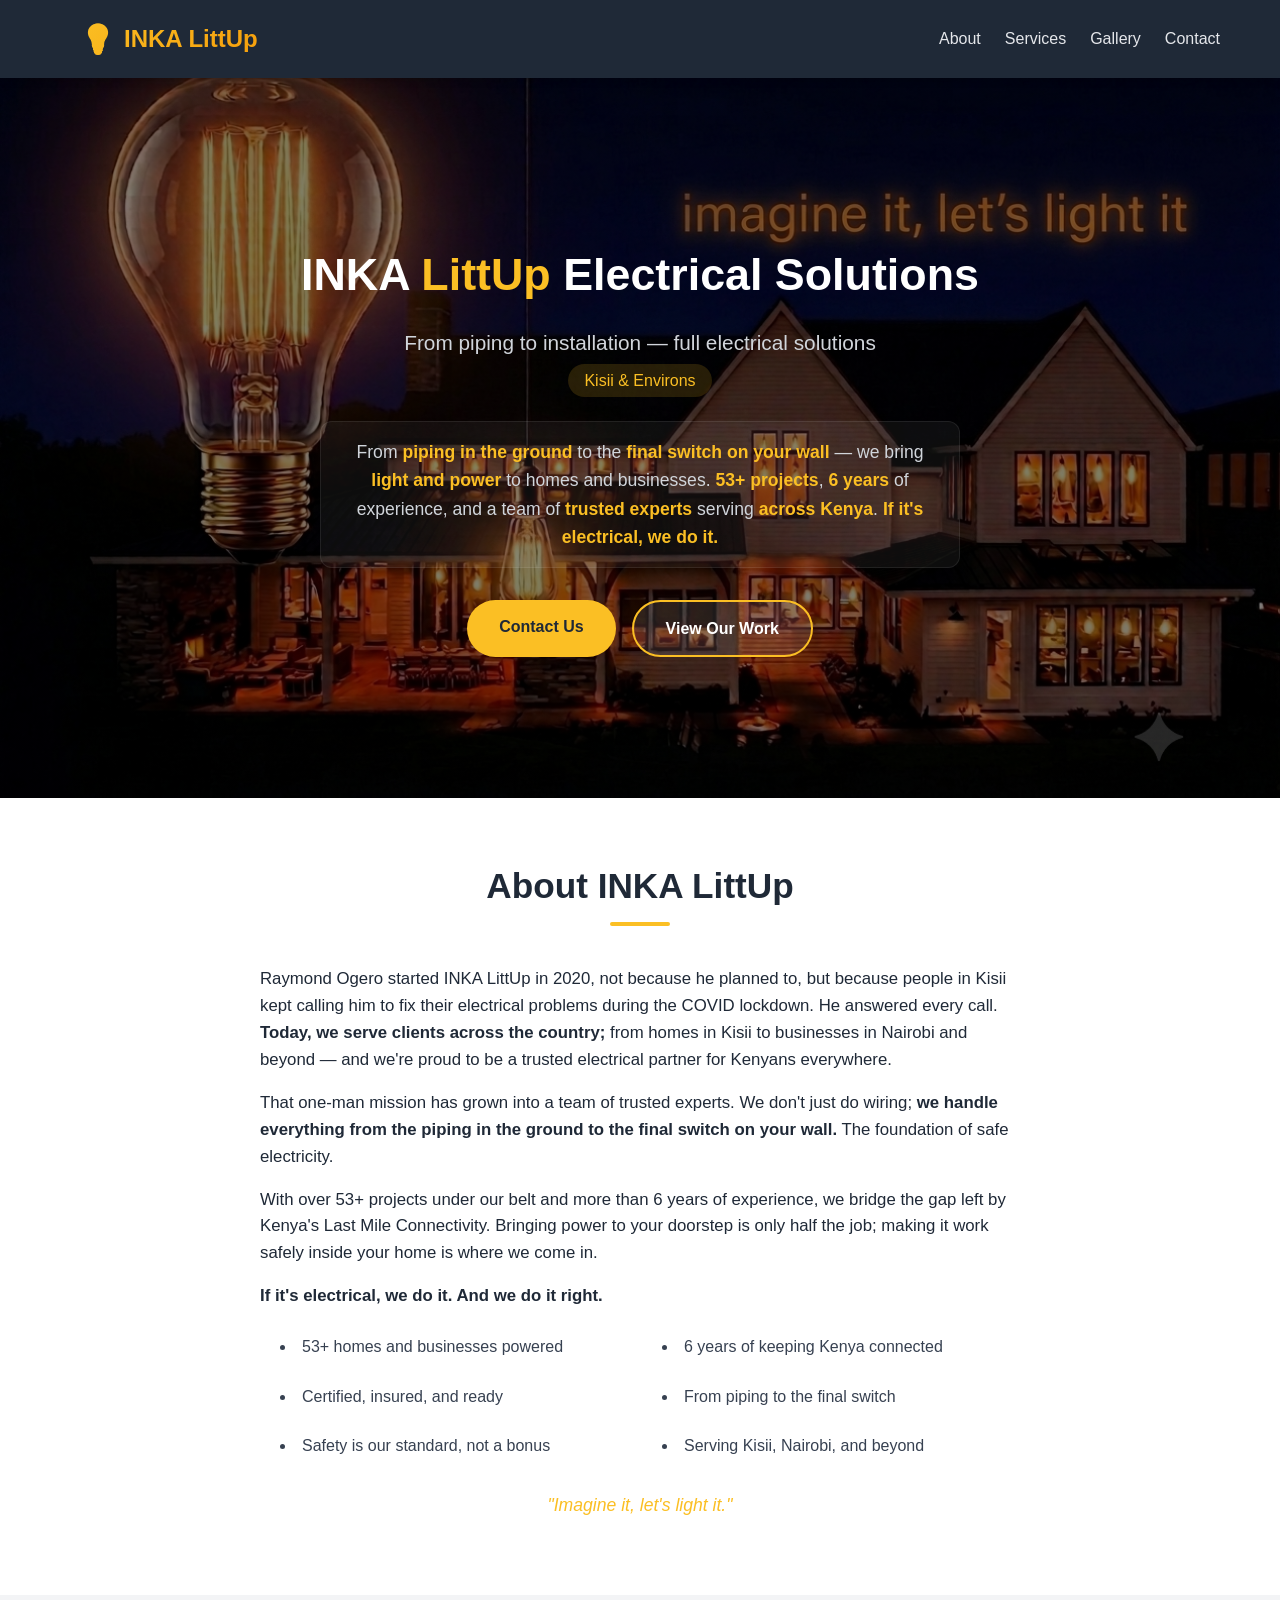
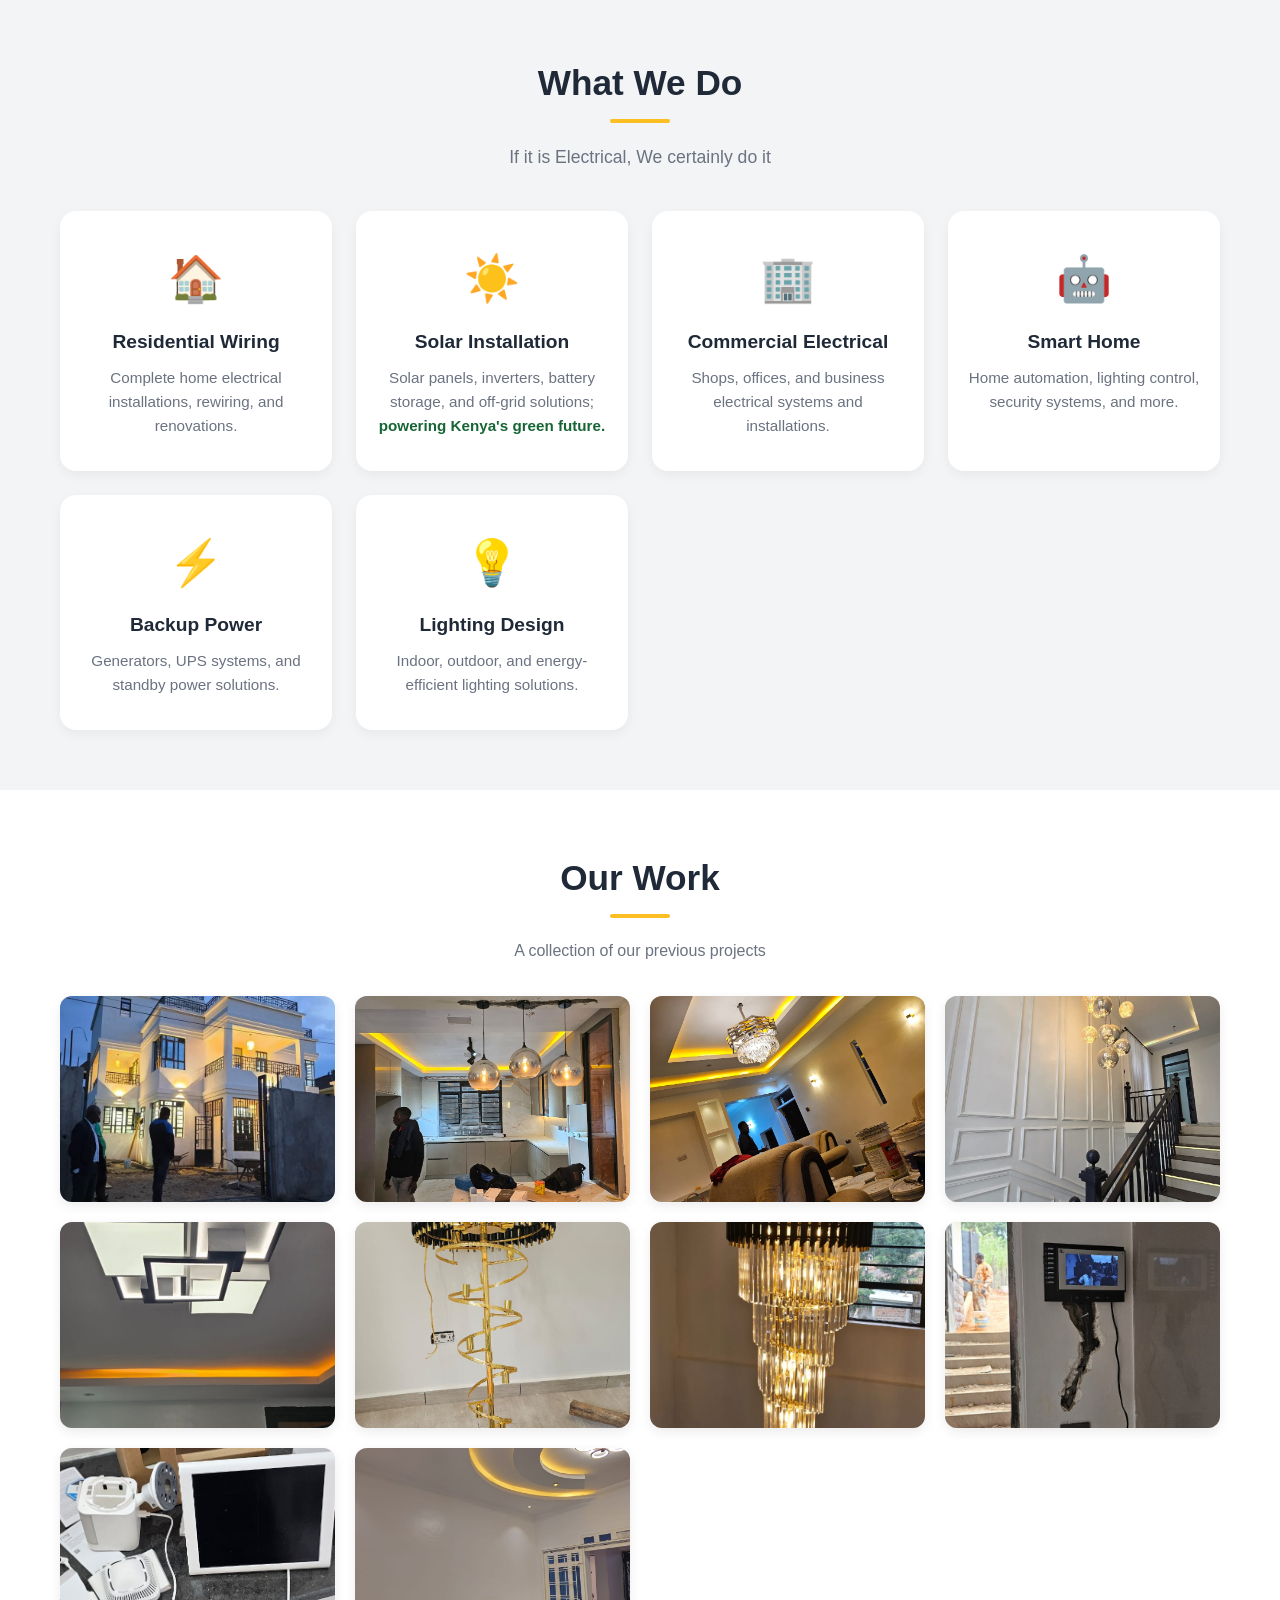
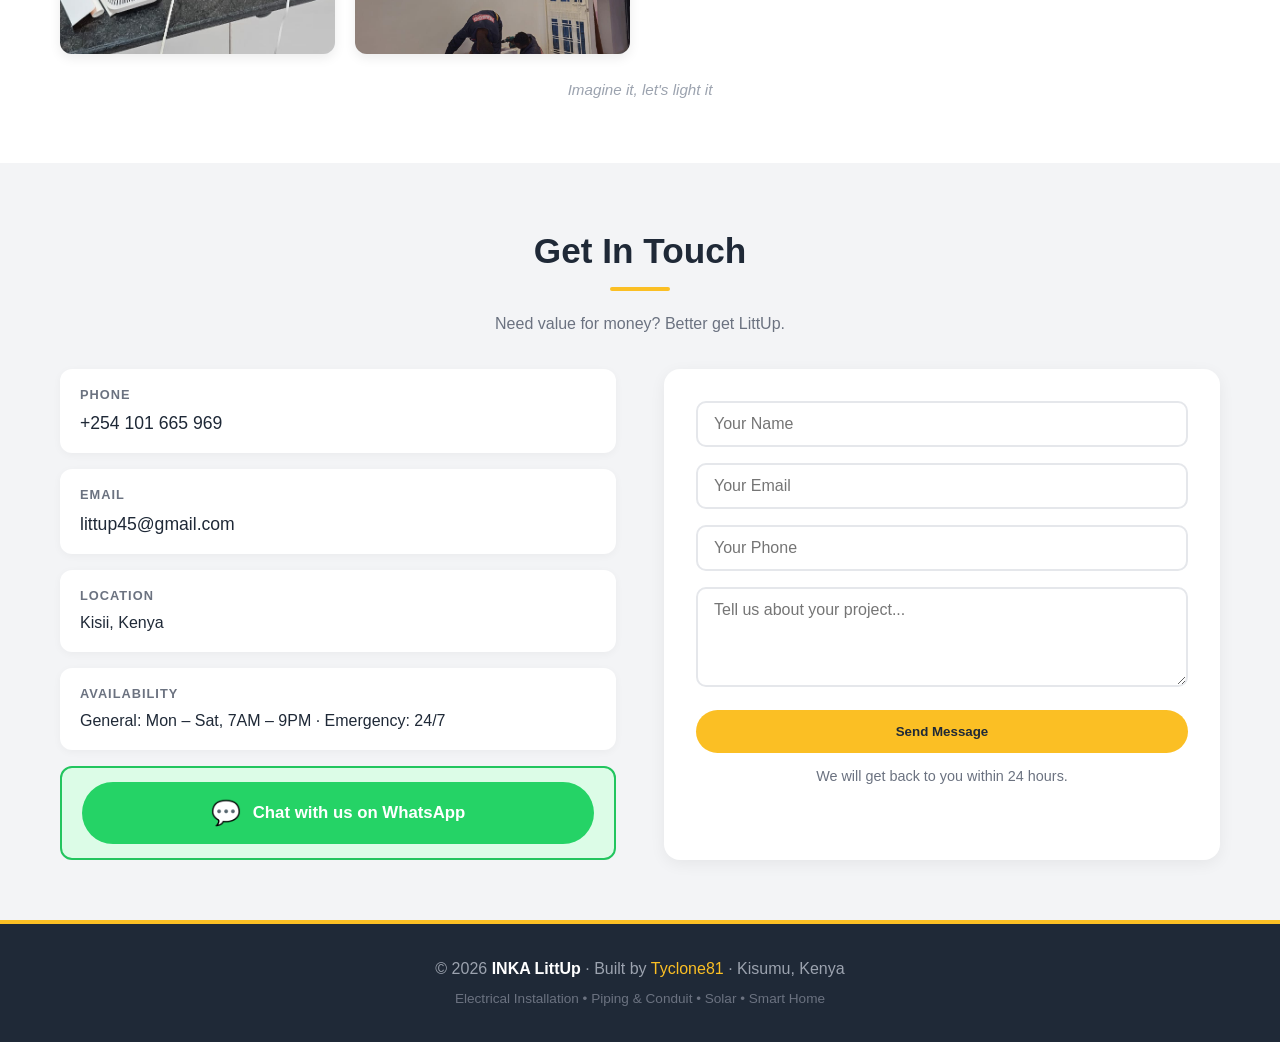
==== commit c819bddb: "implement the hamburger icon to replace the menu links" ====
--- a/index.html
+++ b/index.html
@@ -30,6 +30,13 @@
                     INKA LittUp
                 </span>
             </div>
+
+            <button class="hamburger" id="hamburger" aria-label="Open menu" aria-expanded="false" aria-controls="mobile-menu">
+                <span class="bar"></span>
+                <span class="bar"></span>
+                <span class="bar"></span>
+            </button>
+
             <ul class="nav-links">
                 <li><a href="#about">About</a></li>
                 <li><a href="#services">Services</a></li>
@@ -38,6 +45,16 @@
             </ul>
         </div>
     </nav>
+
+    <div id="mobile-menu" class="mobile-menu" aria-hidden="true">
+        <button class="mobile-close" id="mobile-close" aria-label="Close menu">✕</button>
+        <ul class="mobile-nav-links">
+            <li><a href="#about">About</a></li>
+            <li><a href="#services">Services</a></li>
+            <li><a href="#gallery">Gallery</a></li>
+            <li><a href="#contact">Contact</a></li>
+        </ul>
+    </div>
 
     <!-- ============================================ -->
     <!-- HERO SECTION WITH COVER IMAGE               -->
@@ -268,5 +285,38 @@
             </p>
         </div>
     </footer>
-</body>
+    </footer>
+
+    <script>
+        (function () {
+            const hamburger = document.getElementById('hamburger');
+            const mobileMenu = document.getElementById('mobile-menu');
+            const closeBtn = document.getElementById('mobile-close');
+
+            function openMenu() {
+                mobileMenu.classList.add('open');
+                mobileMenu.setAttribute('aria-hidden', 'false');
+                if (hamburger) hamburger.setAttribute('aria-expanded', 'true');
+                document.body.classList.add('menu-open');
+            }
+
+            function closeMenu() {
+                mobileMenu.classList.remove('open');
+                mobileMenu.setAttribute('aria-hidden', 'true');
+                if (hamburger) hamburger.setAttribute('aria-expanded', 'false');
+                document.body.classList.remove('menu-open');
+            }
+
+            if (hamburger) hamburger.addEventListener('click', openMenu);
+            if (closeBtn) closeBtn.addEventListener('click', closeMenu);
+
+            document.querySelectorAll('.mobile-nav-links a').forEach(a => a.addEventListener('click', closeMenu));
+
+            document.addEventListener('keydown', (e) => {
+                if (e.key === 'Escape') closeMenu();
+            });
+        })();
+    </script>
+
+    </body>
 </html>
--- a/static/styles.css
+++ b/static/styles.css
@@ -25,11 +25,11 @@
     padding: 0 20px;
 }
 
-/* FORCE navigation container to have NO padding */
+/* Navigation container: keep nav content centered to align with page */
 nav .container {
-    padding-left: 0 !important;
-    padding-right: 0 !important;
-    max-width: 100% !important;
+    max-width: 1200px;
+    margin: 0 auto;
+    padding: 0 20px;
 }
 /* ============================================ */
 /* NAVIGATION                                   */
@@ -50,8 +50,75 @@
     justify-content: space-between;
     align-items: center;
     flex-wrap: wrap;
-    padding-left: 0 !important;
-    padding-right: 0 !important;
+}
+
+/* Hamburger button (hidden on desktop) */
+.hamburger {
+    display: none;
+    background: transparent;
+    border: none;
+    cursor: pointer;
+    padding: 8px;
+    width: 48px;
+    height: 48px;
+    align-items: center;
+    justify-content: center;
+}
+.hamburger .bar {
+    display: block;
+    width: 24px;
+    height: 3px;
+    background: #e5e7eb;
+    margin: 4px 0;
+    transition: transform 0.25s ease, opacity 0.25s ease;
+}
+
+/* Full-screen mobile menu overlay */
+.mobile-menu {
+    position: fixed;
+    inset: 0;
+    background: rgba(17, 24, 39, 0.98);
+    color: #fff;
+    z-index: 2000;
+    display: flex;
+    flex-direction: column;
+    align-items: center;
+    justify-content: center;
+    padding: 40px 20px;
+    transform: translateY(-10%);
+    opacity: 0;
+    pointer-events: none;
+    transition: transform 0.35s cubic-bezier(.2,.9,.3,1), opacity 0.25s ease;
+}
+.mobile-menu.open {
+    transform: translateY(0);
+    opacity: 1;
+    pointer-events: auto;
+}
+.mobile-menu .mobile-close {
+    position: absolute;
+    top: 18px;
+    right: 18px;
+    background: transparent;
+    border: none;
+    color: #fff;
+    font-size: 2rem;
+    cursor: pointer;
+}
+.mobile-nav-links {
+    list-style: none;
+    display: grid;
+    gap: 18px;
+    text-align: center;
+}
+.mobile-nav-links a {
+    color: #fff;
+    font-size: 1.6rem;
+    text-decoration: none;
+    font-weight: 700;
+}
+.mobile-nav-links a:hover {
+    color: #fbbf24;
 }
 
 .logo {
@@ -502,9 +569,30 @@
         gap: 12px;
     }
 
+    /* On mobile hide the inline nav and show the hamburger */
     .nav-links {
-        justify-content: center;
-        gap: 16px;
+        display: none;
+    }
+
+    .nav-container {
+        position: relative;
+    }
+
+    /* place hamburger close to the left edge */
+    .hamburger {
+        display: inline-flex;
+        position: absolute;
+        left: 12px;
+        top: 50%;
+        transform: translateY(-50%);
+        padding: 10px;
+        width: 44px;
+        height: 44px;
+    }
+
+    /* nudge logo to avoid overlap with hamburger */
+    .logo {
+        margin-left: 64px !important;
     }
 
     .hero h1 {
@@ -572,6 +660,11 @@
 }
 /* ============================================ */
 /* SERVICE CARDS - HOVER ZOOM                  */
+
+/* When mobile menu is open, prevent body scrolling */
+body.menu-open {
+    overflow: hidden;
+}
 /* ============================================ */
 
 .service-card {
